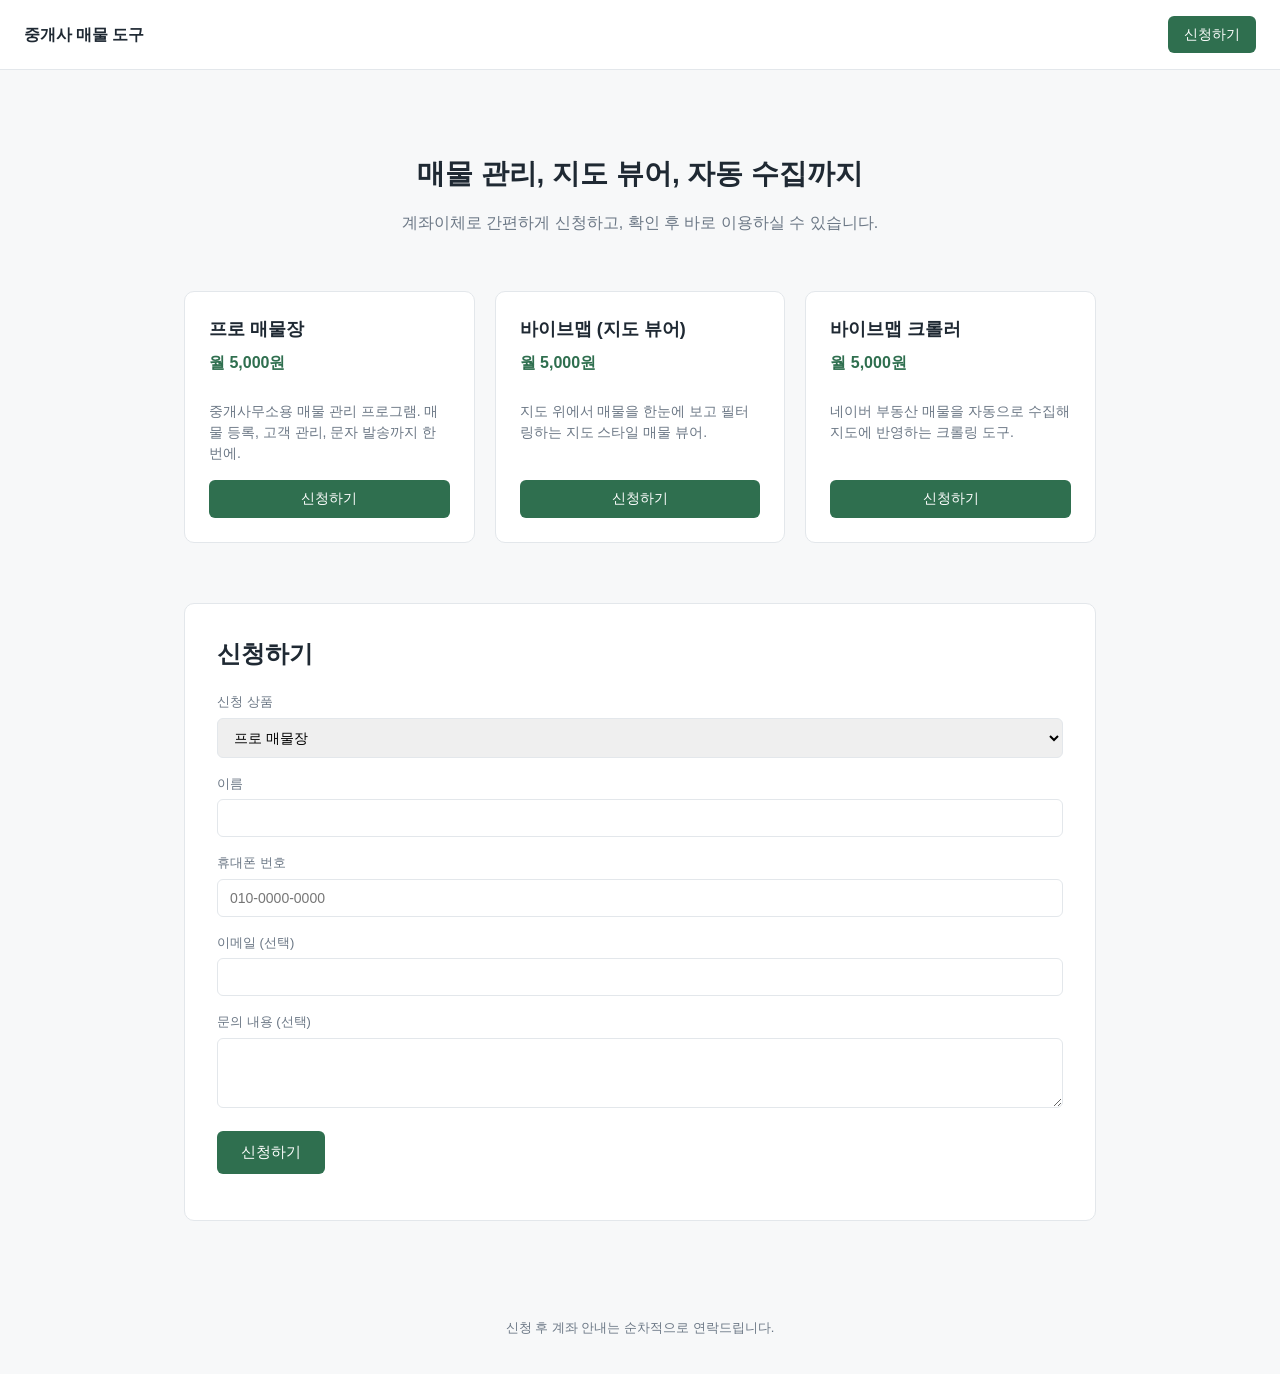
==== index.html @ 91bfeaeb "판매 랜딩 페이지 초기 배포 카드 렌더링(products.json) + 신청 폼(POST /api/apply) + 콜드스타트 웜업" ====
<!doctype html>
<html lang="ko">
<head>
  <meta charset="utf-8">
  <meta name="viewport" content="width=device-width, initial-scale=1">
  <title>중개사 매물 도구 · 신청하기</title>
  <link rel="stylesheet" href="assets/style.css">
</head>
<body>
  <header class="site-header">
    <div class="brand">중개사 매물 도구</div>
    <a class="nav-link" href="#apply-form">신청하기</a>
  </header>

  <main>
    <section class="hero">
      <h1>매물 관리, 지도 뷰어, 자동 수집까지</h1>
      <p>계좌이체로 간편하게 신청하고, 확인 후 바로 이용하실 수 있습니다.</p>
    </section>

    <section class="products">
      <div id="product-grid" class="product-grid">
        <p class="loading">상품 목록을 불러오는 중입니다...</p>
      </div>
    </section>

    <section id="apply-form" class="apply-section">
      <h2>신청하기</h2>
      <form id="applyForm" novalidate>
        <div class="field">
          <label for="product">신청 상품</label>
          <select id="product" name="product" required></select>
        </div>
        <div class="field">
          <label for="name">이름</label>
          <input type="text" id="name" name="name" required>
        </div>
        <div class="field">
          <label for="phone">휴대폰 번호</label>
          <input type="tel" id="phone" name="phone" placeholder="010-0000-0000" required>
        </div>
        <div class="field">
          <label for="email">이메일 (선택)</label>
          <input type="email" id="email" name="email">
        </div>
        <div class="field">
          <label for="memo">문의 내용 (선택)</label>
          <textarea id="memo" name="memo" rows="3"></textarea>
        </div>
        <button type="submit" id="submitBtn">신청하기</button>
        <p id="formMessage" class="form-message" role="status"></p>
      </form>
    </section>
  </main>

  <footer class="site-footer">
    <p>신청 후 계좌 안내는 순차적으로 연락드립니다.</p>
  </footer>

  <script src="assets/app.js"></script>
</body>
</html>
---- assets/style.css ----
:root {
  --ink: #1f2933;
  --muted: #6b7785;
  --line: #e3e7eb;
  --accent: #2f6f4f;
  --danger: #b3432f;
  --bg: #f7f8f9;
}

* { box-sizing: border-box; }

body {
  margin: 0;
  font-family: -apple-system, "Apple SD Gothic Neo", "Malgun Gothic", sans-serif;
  background: var(--bg);
  color: var(--ink);
  line-height: 1.5;
}

.site-header {
  background: #fff;
  border-bottom: 1px solid var(--line);
  padding: 16px 24px;
  display: flex;
  justify-content: space-between;
  align-items: center;
  position: sticky;
  top: 0;
}

.brand { font-weight: 700; letter-spacing: -0.01em; }

.nav-link {
  color: #fff;
  background: var(--accent);
  padding: 8px 16px;
  border-radius: 6px;
  text-decoration: none;
  font-size: 14px;
}

main {
  max-width: 960px;
  margin: 0 auto;
  padding: 0 24px 60px;
}

.hero {
  text-align: center;
  padding: 60px 0 40px;
}

.hero h1 { font-size: 28px; margin-bottom: 12px; }
.hero p { color: var(--muted); font-size: 16px; }

.product-grid {
  display: grid;
  grid-template-columns: repeat(auto-fit, minmax(260px, 1fr));
  gap: 20px;
  margin-bottom: 60px;
}

.loading { color: var(--muted); text-align: center; grid-column: 1 / -1; }

.product-card {
  background: #fff;
  border: 1px solid var(--line);
  border-radius: 10px;
  padding: 24px;
  display: flex;
  flex-direction: column;
}

.product-card.pending { opacity: 0.7; }

.product-card h3 { margin: 0 0 8px; font-size: 18px; }
.product-card .price { color: var(--accent); font-weight: 700; margin-bottom: 12px; }
.product-card p.desc { color: var(--muted); font-size: 14px; flex: 1; margin-bottom: 16px; }

.product-card button {
  border: none;
  background: var(--accent);
  color: #fff;
  padding: 10px 16px;
  border-radius: 6px;
  font-size: 14px;
  cursor: pointer;
}

.product-card.pending button {
  background: var(--muted);
}

.apply-section {
  background: #fff;
  border: 1px solid var(--line);
  border-radius: 10px;
  padding: 32px;
  scroll-margin-top: 80px;
}

.apply-section h2 { margin-top: 0; }

.field { margin-bottom: 16px; }
.field label { display: block; font-size: 13px; color: var(--muted); margin-bottom: 6px; }

input, select, textarea {
  width: 100%;
  padding: 10px 12px;
  border: 1px solid var(--line);
  border-radius: 6px;
  font-size: 14px;
  font-family: inherit;
}

textarea { resize: vertical; }

#submitBtn {
  border: none;
  background: var(--accent);
  color: #fff;
  padding: 12px 24px;
  border-radius: 6px;
  font-size: 15px;
  cursor: pointer;
}

#submitBtn:disabled { opacity: 0.6; cursor: default; }

.form-message {
  margin-top: 14px;
  font-size: 14px;
}

.form-message.success { color: var(--accent); }
.form-message.error { color: var(--danger); }
.form-message.pending { color: var(--muted); }

.site-footer {
  text-align: center;
  color: var(--muted);
  font-size: 13px;
  padding: 24px 0;
}
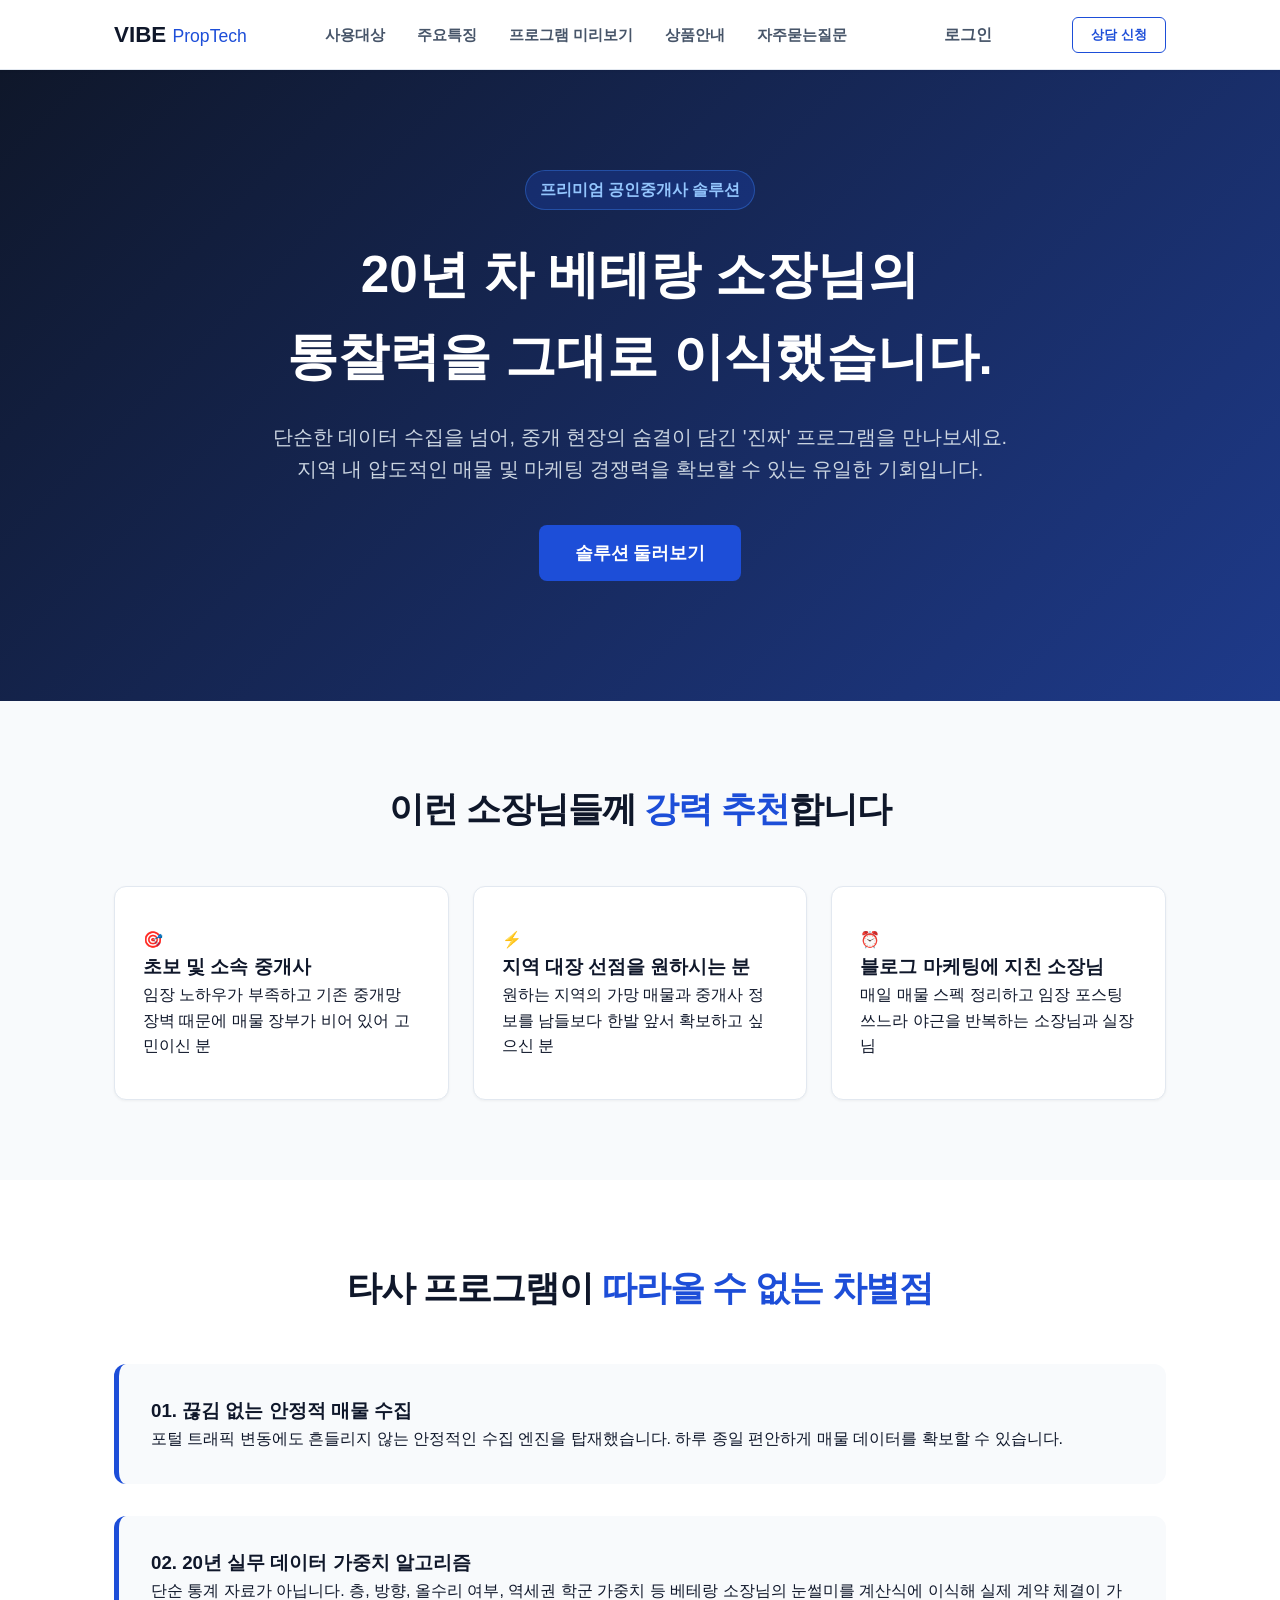
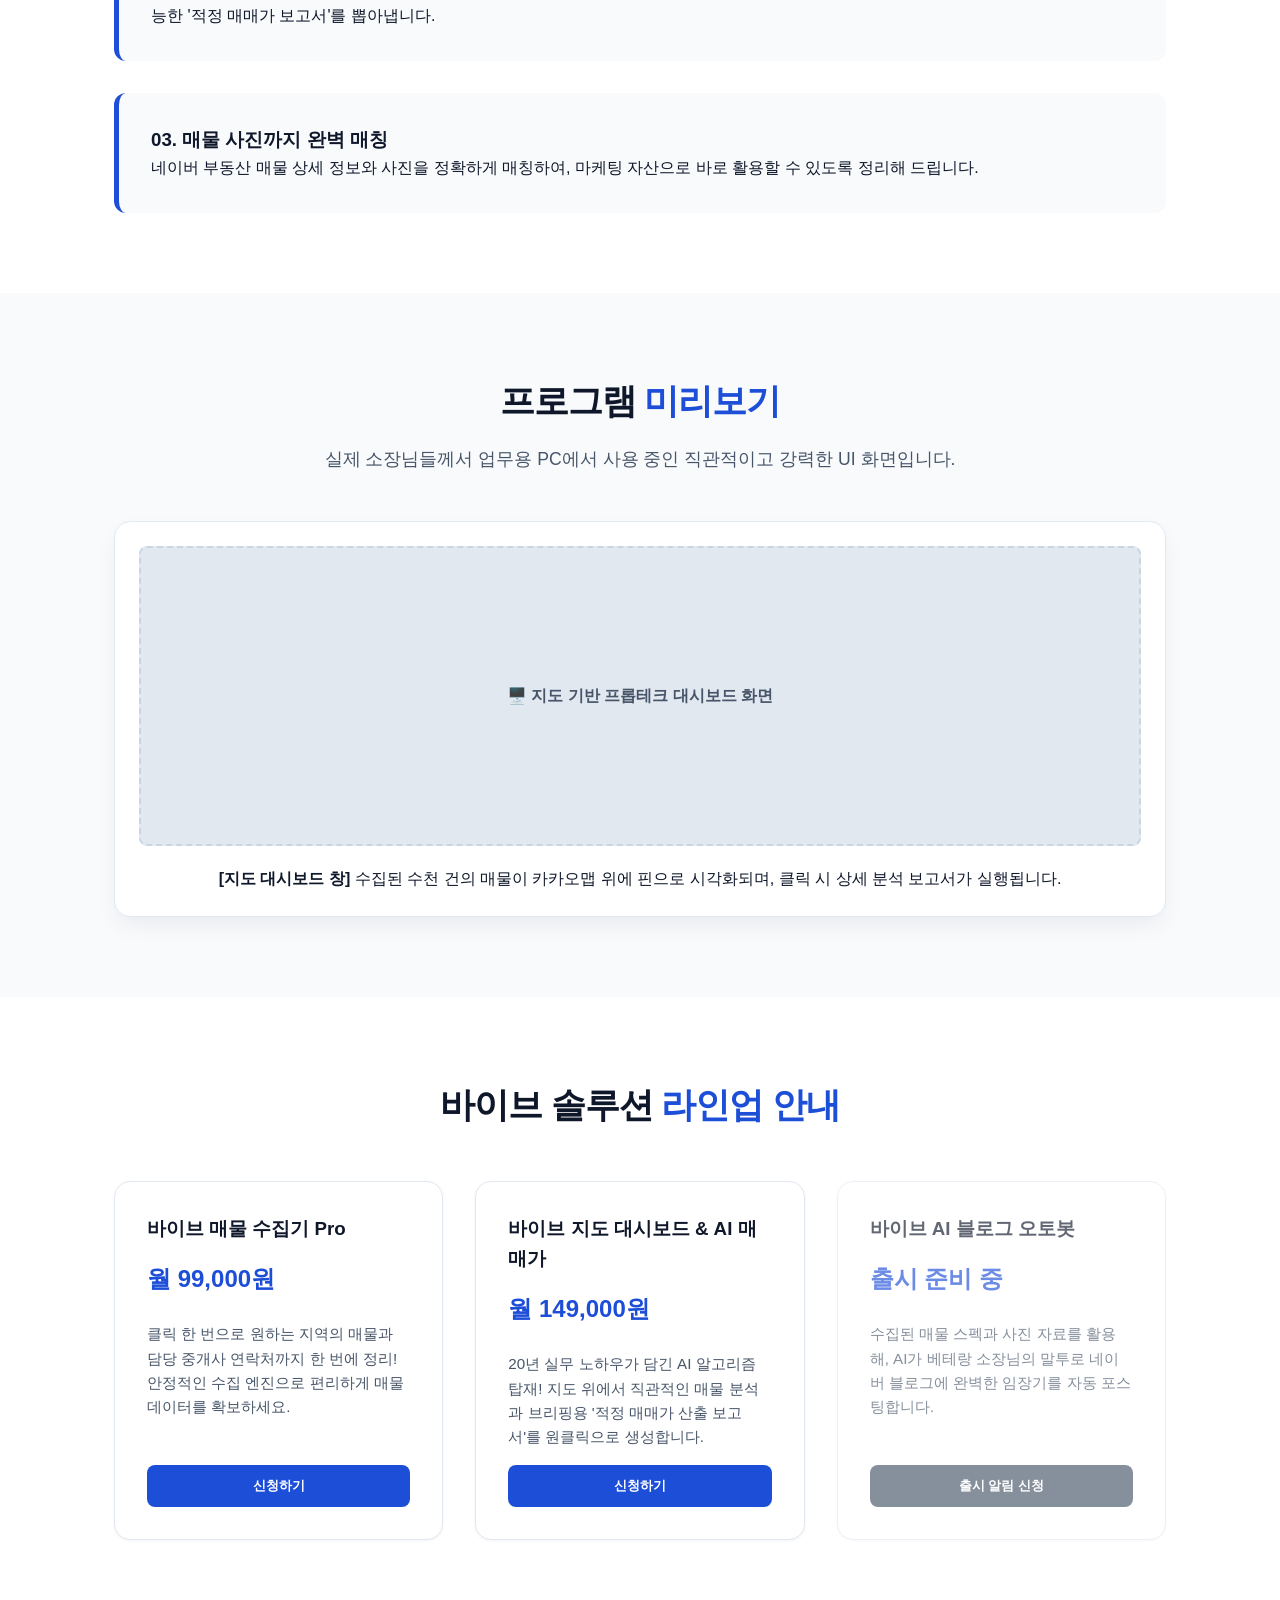
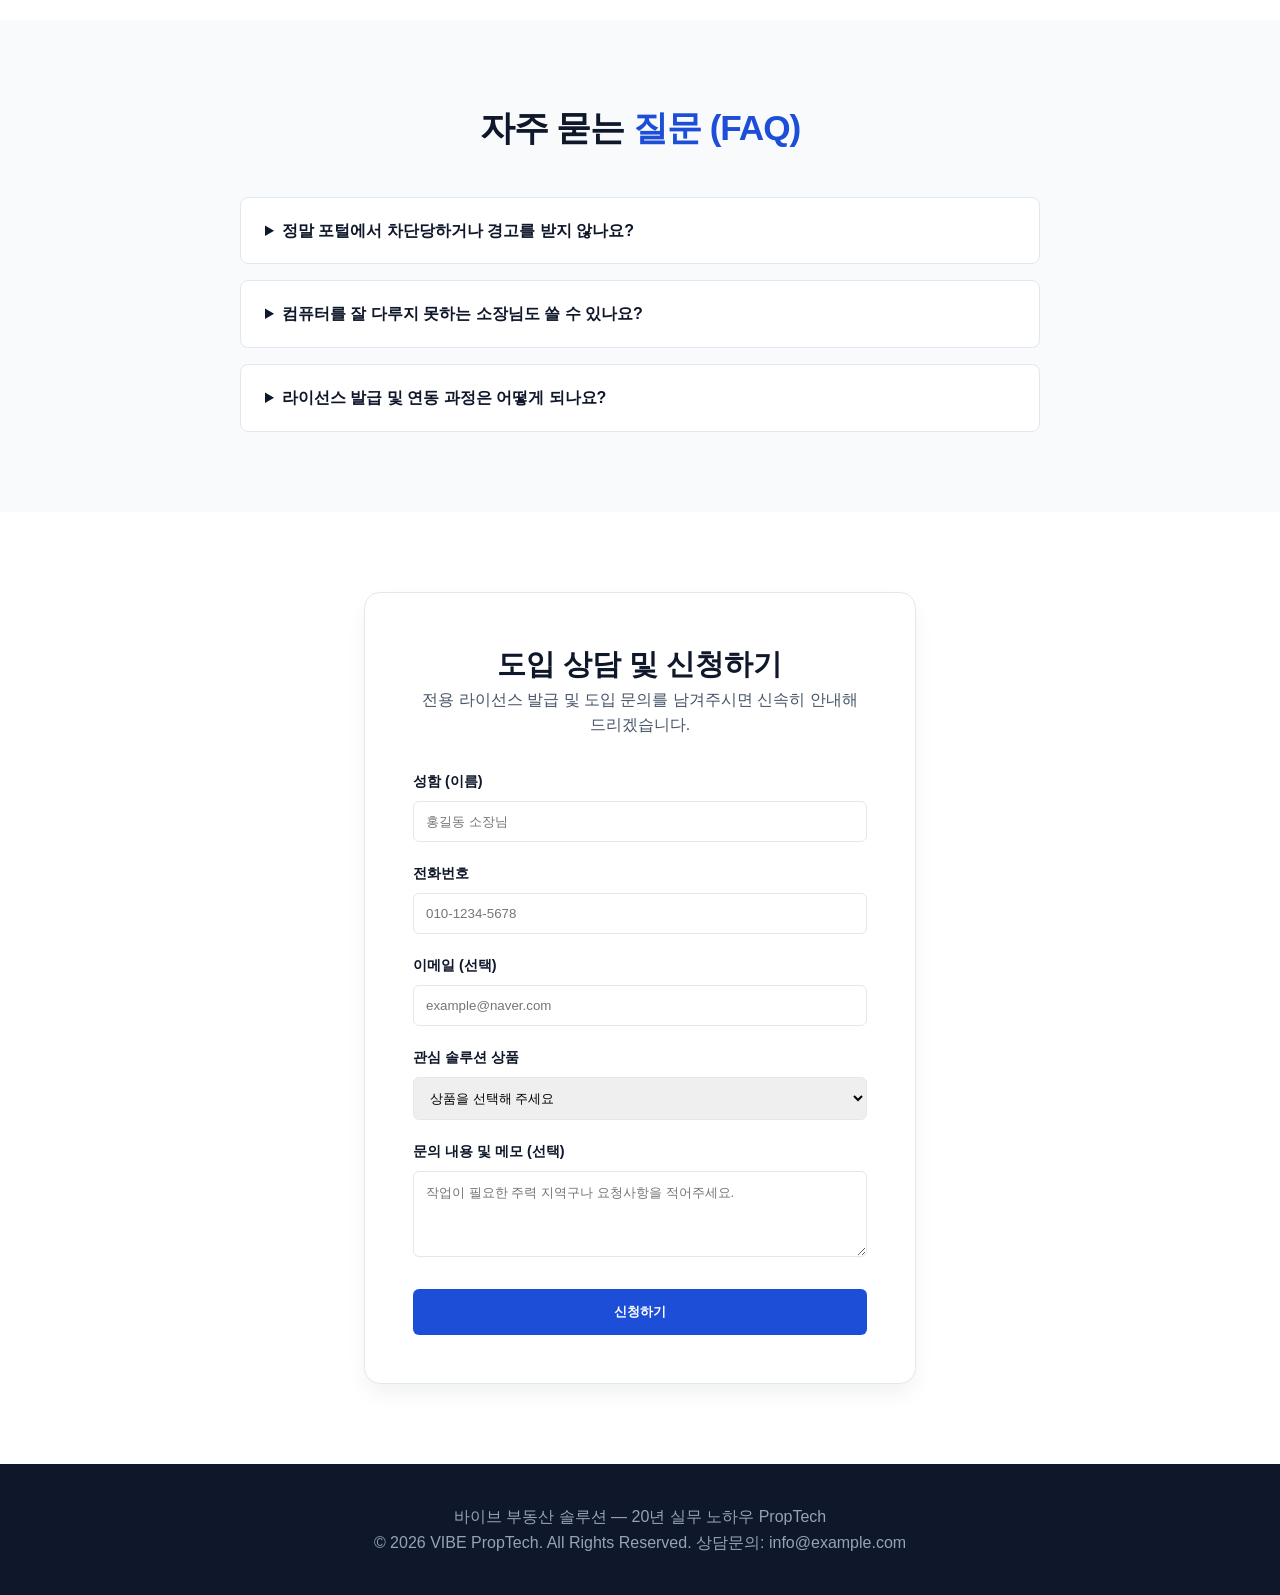
==== commit 0af7a599: "프리미엄 딥블루 B2B 세일즈 웹 퍼널 전체 리뉴얼 메인/로그인/입금안내/마이페이지/프로필 페이지 구축. - 상품 설명에서 봇탐지 우회·백도어 등 법적 리스크 문구 순화 - 신청 " ====
--- a/index.html
+++ b/index.html
@@ -1,62 +1,150 @@
-<!doctype html>
+<!DOCTYPE html>
 <html lang="ko">
 <head>
-  <meta charset="utf-8">
-  <meta name="viewport" content="width=device-width, initial-scale=1">
-  <title>중개사 매물 도구 · 신청하기</title>
+  <meta charset="UTF-8">
+  <meta name="viewport" content="width=device-width, initial-scale=1.0">
+  <title>바이브 프롭테크 솔루션 — 공인중개사 전용 프로그램</title>
   <link rel="stylesheet" href="assets/style.css">
 </head>
 <body>
-  <header class="site-header">
-    <div class="brand">중개사 매물 도구</div>
-    <a class="nav-link" href="#apply-form">신청하기</a>
+  <nav class="navbar">
+    <div class="container nav-container">
+      <a href="#" class="nav-logo">VIBE <span>PropTech</span></a>
+      <ul class="nav-menu">
+        <li><a href="#target">사용대상</a></li>
+        <li><a href="#features">주요특징</a></li>
+        <li><a href="#preview">프로그램 미리보기</a></li>
+        <li><a href="#products">상품안내</a></li>
+        <li><a href="#faq">자주묻는질문</a></li>
+      </ul>
+      <a href="login.html" class="btn-nav" style="border:none; color:var(--muted); margin-right:-16px;">로그인</a>
+      <button onclick="document.getElementById('apply-form').scrollIntoView({behavior: 'smooth'})" class="btn-nav">상담 신청</button>
+    </div>
+  </nav>
+
+  <header class="hero">
+    <div class="container hero-container">
+      <span class="badge">프리미엄 공인중개사 솔루션</span>
+      <h1>20년 차 베테랑 소장님의<br>통찰력을 그대로 이식했습니다.</h1>
+      <p>단순한 데이터 수집을 넘어, 중개 현장의 숨결이 담긴 '진짜' 프로그램을 만나보세요.<br>지역 내 압도적인 매물 및 마케팅 경쟁력을 확보할 수 있는 유일한 기회입니다.</p>
+      <button onclick="document.getElementById('products').scrollIntoView({behavior: 'smooth'})" class="btn-primary">솔루션 둘러보기</button>
+    </div>
   </header>
 
-  <main>
-    <section class="hero">
-      <h1>매물 관리, 지도 뷰어, 자동 수집까지</h1>
-      <p>계좌이체로 간편하게 신청하고, 확인 후 바로 이용하실 수 있습니다.</p>
-    </section>
+  <section id="target" class="section bg-light">
+    <div class="container text-center">
+      <h2 class="section-title">이런 소장님들께 <span>강력 추천</span>합니다</h2>
+      <div class="target-grid">
+        <div class="target-card">
+          <div class="target-icon">🎯</div>
+          <h3>초보 및 소속 중개사</h3>
+          <p>임장 노하우가 부족하고 기존 중개망 장벽 때문에 매물 장부가 비어 있어 고민이신 분</p>
+        </div>
+        <div class="target-card">
+          <div class="target-icon">⚡</div>
+          <h3>지역 대장 선점을 원하시는 분</h3>
+          <p>원하는 지역의 가망 매물과 중개사 정보를 남들보다 한발 앞서 확보하고 싶으신 분</p>
+        </div>
+        <div class="target-card">
+          <div class="target-icon">⏰</div>
+          <h3>블로그 마케팅에 지친 소장님</h3>
+          <p>매일 매물 스펙 정리하고 임장 포스팅 쓰느라 야근을 반복하는 소장님과 실장님</p>
+        </div>
+      </div>
+    </div>
+  </section>
 
-    <section class="products">
+  <section id="features" class="section">
+    <div class="container">
+      <h2 class="section-title text-center">타사 프로그램이 <span>따라올 수 없는 차별점</span></h2>
+      <div class="feature-row">
+        <div class="feature-item">
+          <h3>01. 끊김 없는 안정적 매물 수집</h3>
+          <p>포털 트래픽 변동에도 흔들리지 않는 안정적인 수집 엔진을 탑재했습니다. 하루 종일 편안하게 매물 데이터를 확보할 수 있습니다.</p>
+        </div>
+        <div class="feature-item">
+          <h3>02. 20년 실무 데이터 가중치 알고리즘</h3>
+          <p>단순 통계 자료가 아닙니다. 층, 방향, 올수리 여부, 역세권 학군 가중치 등 베테랑 소장님의 눈썰미를 계산식에 이식해 실제 계약 체결이 가능한 '적정 매매가 보고서'를 뽑아냅니다.</p>
+        </div>
+        <div class="feature-item">
+          <h3>03. 매물 사진까지 완벽 매칭</h3>
+          <p>네이버 부동산 매물 상세 정보와 사진을 정확하게 매칭하여, 마케팅 자산으로 바로 활용할 수 있도록 정리해 드립니다.</p>
+        </div>
+      </div>
+    </div>
+  </section>
+
+  <section id="preview" class="section bg-light">
+    <div class="container text-center">
+      <h2 class="section-title">프로그램 <span>미리보기</span></h2>
+      <p class="section-subtitle">실제 소장님들께서 업무용 PC에서 사용 중인 직관적이고 강력한 UI 화면입니다.</p>
+      <div class="preview-container">
+        <div class="preview-box">
+          <div class="preview-img-placeholder">🖥️ 지도 기반 프롭테크 대시보드 화면</div>
+          <p><strong>[지도 대시보드 창]</strong> 수집된 수천 건의 매물이 카카오맵 위에 핀으로 시각화되며, 클릭 시 상세 분석 보고서가 실행됩니다.</p>
+        </div>
+      </div>
+    </div>
+  </section>
+
+  <section id="products" class="section">
+    <div class="container">
+      <h2 class="section-title text-center">바이브 솔루션 <span>라인업 안내</span></h2>
       <div id="product-grid" class="product-grid">
         <p class="loading">상품 목록을 불러오는 중입니다...</p>
       </div>
-    </section>
+    </div>
+  </section>
 
-    <section id="apply-form" class="apply-section">
-      <h2>신청하기</h2>
-      <form id="applyForm" novalidate>
-        <div class="field">
-          <label for="product">신청 상품</label>
-          <select id="product" name="product" required></select>
-        </div>
-        <div class="field">
-          <label for="name">이름</label>
-          <input type="text" id="name" name="name" required>
-        </div>
-        <div class="field">
-          <label for="phone">휴대폰 번호</label>
-          <input type="tel" id="phone" name="phone" placeholder="010-0000-0000" required>
-        </div>
-        <div class="field">
-          <label for="email">이메일 (선택)</label>
-          <input type="email" id="email" name="email">
-        </div>
-        <div class="field">
-          <label for="memo">문의 내용 (선택)</label>
-          <textarea id="memo" name="memo" rows="3"></textarea>
-        </div>
-        <button type="submit" id="submitBtn">신청하기</button>
-        <p id="formMessage" class="form-message" role="status"></p>
-      </form>
-    </section>
-  </main>
+  <section id="faq" class="section bg-light">
+    <div class="container">
+      <h2 class="section-title text-center">자주 묻는 <span>질문 (FAQ)</span></h2>
+      <div class="faq-list">
+        <details class="faq-item">
+          <summary>정말 포털에서 차단당하거나 경고를 받지 않나요?</summary>
+          <div class="faq-content"><p>바이브 솔루션은 안정적인 수집 구조로 설계되어 있어 일반적인 사용 환경에서 편안하게 이용하실 수 있습니다. 다만 포털 정책은 수시로 변경될 수 있어 100% 무제한을 보장드리긴 어렵고, 안정성을 지속적으로 개선해 나가고 있습니다.</p></div>
+        </details>
+        <details class="faq-item">
+          <summary>컴퓨터를 잘 다루지 못하는 소장님도 쓸 수 있나요?</summary>
+          <div class="faq-content"><p>복잡한 코딩이나 빌드 과정 없이, 설치 파일 실행 한 번으로 바로 구동되는 <strong>원클릭 실행 파일(.exe)</strong> 형태로 제공됩니다. 원격 제어로 초기 세팅을 완벽하게 도와드립니다.</p></div>
+        </details>
+        <details class="faq-item">
+          <summary>라이선스 발급 및 연동 과정은 어떻게 되나요?</summary>
+          <div class="faq-content"><p>아래 상담 폼을 제출해 주시면 담당자가 확인 후 연락을 드립니다. 안내받은 계좌로 입금이 확인되면 대표님 고유의 라이선스가 발급되며, 프로그램 로그인 창에 입력하시는 즉시 활성화됩니다.</p></div>
+        </details>
+      </div>
+    </div>
+  </section>
+
+  <section id="apply-form" class="section">
+    <div class="container max-w-md">
+      <div class="form-box">
+        <h2>도입 상담 및 신청하기</h2>
+        <p>전용 라이선스 발급 및 도입 문의를 남겨주시면 신속히 안내해 드리겠습니다.</p>
+        <form id="applyForm" novalidate>
+          <div class="field"><label for="name">성함 (이름)</label><input type="text" id="name" required placeholder="홍길동 소장님"></div>
+          <div class="field"><label for="phone">전화번호</label><input type="tel" id="phone" required placeholder="010-1234-5678"></div>
+          <div class="field"><label for="email">이메일 (선택)</label><input type="email" id="email" placeholder="example@naver.com"></div>
+          <div class="field">
+            <label for="product">관심 솔루션 상품</label>
+            <select id="product" required>
+              <option value="">상품을 선택해 주세요</option>
+            </select>
+          </div>
+          <div class="field"><label for="memo">문의 내용 및 메모 (선택)</label><textarea id="memo" rows="4" placeholder="작업이 필요한 주력 지역구나 요청사항을 적어주세요."></textarea></div>
+          <p id="formMessage" class="form-message" role="status"></p>
+          <button type="submit" id="submitBtn" class="btn-submit">신청하기</button>
+        </form>
+      </div>
+    </div>
+  </section>
 
   <footer class="site-footer">
-    <p>신청 후 계좌 안내는 순차적으로 연락드립니다.</p>
+    <div class="container text-center">
+      <p class="footer-brand">바이브 부동산 솔루션 — 20년 실무 노하우 PropTech</p>
+      <p class="footer-copy">© 2026 VIBE PropTech. All Rights Reserved. 상담문의: info@example.com</p>
+    </div>
   </footer>
-
   <script src="assets/app.js"></script>
 </body>
 </html>
--- a/assets/style.css
+++ b/assets/style.css
@@ -1,144 +1,124 @@
 :root {
-  --ink: #1f2933;
-  --muted: #6b7785;
-  --line: #e3e7eb;
-  --accent: #2f6f4f;
-  --danger: #b3432f;
-  --bg: #f7f8f9;
+  --ink: #0f172a; --muted: #475569; --bg: #f8fafc; --line: #e2e8f0;
+  --accent: #1d4ed8; --accent-hover: #1e40af; --danger: #b91c1c; --success: #15803d;
+  --shadow-sm: 0 1px 3px rgba(0,0,0,0.05); --shadow-md: 0 10px 25px -5px rgba(15, 23, 42, 0.08);
+  --shadow-lg: 0 20px 40px -10px rgba(15, 23, 42, 0.15); --transition: all 0.3s cubic-bezier(0.4, 0, 0.2, 1);
 }
-
-* { box-sizing: border-box; }
-
-body {
-  margin: 0;
-  font-family: -apple-system, "Apple SD Gothic Neo", "Malgun Gothic", sans-serif;
-  background: var(--bg);
-  color: var(--ink);
-  line-height: 1.5;
-}
-
-.site-header {
-  background: #fff;
-  border-bottom: 1px solid var(--line);
-  padding: 16px 24px;
-  display: flex;
-  justify-content: space-between;
-  align-items: center;
-  position: sticky;
-  top: 0;
-}
-
-.brand { font-weight: 700; letter-spacing: -0.01em; }
-
-.nav-link {
-  color: #fff;
-  background: var(--accent);
-  padding: 8px 16px;
-  border-radius: 6px;
-  text-decoration: none;
-  font-size: 14px;
-}
-
-main {
-  max-width: 960px;
-  margin: 0 auto;
-  padding: 0 24px 60px;
-}
-
-.hero {
-  text-align: center;
-  padding: 60px 0 40px;
-}
-
-.hero h1 { font-size: 28px; margin-bottom: 12px; }
-.hero p { color: var(--muted); font-size: 16px; }
-
-.product-grid {
-  display: grid;
-  grid-template-columns: repeat(auto-fit, minmax(260px, 1fr));
-  gap: 20px;
-  margin-bottom: 60px;
-}
-
+* { box-sizing: border-box; margin: 0; padding: 0; }
+html { scroll-behavior: smooth; font-family: 'Pretendard', sans-serif; color: var(--ink); background-color: #ffffff; }
+body { padding-top: 70px; line-height: 1.6; }
+.container { width: 100%; max-width: 1100px; margin: 0 auto; padding: 0 24px; }
+.text-center { text-align: center; } .bg-light { background-color: var(--bg); }
+.text-muted { color: var(--muted); }
+.section { padding: 80px 0; }
+.section-title { font-size: 2.2rem; font-weight: 800; margin-bottom: 16px; letter-spacing: -0.03em; }
+.section-title span { color: var(--accent); } .section-subtitle { color: var(--muted); font-size: 1.1rem; margin-bottom: 48px; }
+.navbar { position: fixed; top: 0; left: 0; right: 0; height: 70px; background: rgba(255, 255, 255, 0.95); backdrop-filter: blur(8px); border-bottom: 1px solid var(--line); z-index: 1000; box-shadow: var(--shadow-sm); }
+.nav-container { display: flex; align-items: center; justify-content: space-between; height: 100%; }
+.nav-logo { font-size: 1.4rem; font-weight: 800; color: var(--ink); text-decoration: none; }
+.nav-logo span { color: var(--accent); font-weight: 500; font-size: 1.1rem; }
+.nav-menu { display: flex; list-style: none; gap: 32px; }
+.nav-menu a { text-decoration: none; color: var(--muted); font-weight: 600; font-size: 0.95rem; }
+.nav-menu a:hover { color: var(--accent); }
+.btn-nav { padding: 8px 18px; border-radius: 6px; border: 1px solid var(--accent); background: transparent; color: var(--accent); font-weight: 600; cursor: pointer; transition: var(--transition); text-decoration: none;}
+.btn-nav:hover { background: var(--accent); color: #ffffff; }
+.hero { background: linear-gradient(135deg, #0f172a 0%, #1e3a8a 100%); color: #ffffff; padding: 100px 0 120px; text-align: center; }
+.hero-container { max-width: 800px; margin: 0 auto;}
+.badge { display: inline-block; padding: 6px 14px; background: rgba(29, 78, 216, 0.25); border: 1px solid rgba(59, 130, 246, 0.4); color: #93c5fd; font-weight: 700; border-radius: 50px; margin-bottom: 24px;}
+.hero h1 { font-size: 3.2rem; font-weight: 900; margin-bottom: 24px; } .hero p { font-size: 1.25rem; color: #cbd5e1; margin-bottom: 40px; }
+.btn-primary { padding: 16px 36px; font-size: 1.1rem; font-weight: 700; background: var(--accent); color: white; border: none; border-radius: 8px; cursor: pointer; transition: var(--transition); }
+.btn-primary:hover { background: var(--accent-hover); transform: translateY(-2px); box-shadow: 0 6px 20px rgba(29, 78, 216, 0.6); }
+.target-grid { display: grid; grid-template-columns: repeat(auto-fit, minmax(300px, 1fr)); gap: 24px; margin-top: 48px; }
+.target-card { background: white; padding: 40px 28px; border-radius: 12px; border: 1px solid var(--line); text-align: left; transition: var(--transition); box-shadow: var(--shadow-sm); }
+.target-card:hover { transform: translateY(-8px); border-color: var(--accent); box-shadow: var(--shadow-lg); }
+.feature-row { display: flex; flex-direction: column; gap: 32px; margin-top: 48px; }
+.feature-item { background: var(--bg); padding: 32px; border-radius: 12px; border-left: 5px solid var(--accent); }
+.preview-container { margin-top: 40px; background: white; padding: 24px; border-radius: 16px; border: 1px solid var(--line); box-shadow: var(--shadow-md); }
+.preview-img-placeholder { height: 300px; background: #e2e8f0; border-radius: 8px; display: flex; align-items: center; justify-content: center; font-weight: 700; color: var(--muted); border: 2px dashed #cbd5e1; margin-bottom: 20px; }
+.product-grid { display: grid; grid-template-columns: repeat(auto-fit, minmax(300px, 1fr)); gap: 32px; margin-top: 48px; }
 .loading { color: var(--muted); text-align: center; grid-column: 1 / -1; }
-
-.product-card {
-  background: #fff;
-  border: 1px solid var(--line);
-  border-radius: 10px;
-  padding: 24px;
-  display: flex;
-  flex-direction: column;
-}
-
-.product-card.pending { opacity: 0.7; }
-
-.product-card h3 { margin: 0 0 8px; font-size: 18px; }
-.product-card .price { color: var(--accent); font-weight: 700; margin-bottom: 12px; }
-.product-card p.desc { color: var(--muted); font-size: 14px; flex: 1; margin-bottom: 16px; }
-
-.product-card button {
-  border: none;
-  background: var(--accent);
-  color: #fff;
-  padding: 10px 16px;
-  border-radius: 6px;
-  font-size: 14px;
-  cursor: pointer;
-}
-
-.product-card.pending button {
-  background: var(--muted);
-}
-
-.apply-section {
-  background: #fff;
-  border: 1px solid var(--line);
-  border-radius: 10px;
-  padding: 32px;
-  scroll-margin-top: 80px;
-}
-
-.apply-section h2 { margin-top: 0; }
-
-.field { margin-bottom: 16px; }
-.field label { display: block; font-size: 13px; color: var(--muted); margin-bottom: 6px; }
-
-input, select, textarea {
-  width: 100%;
-  padding: 10px 12px;
-  border: 1px solid var(--line);
-  border-radius: 6px;
-  font-size: 14px;
-  font-family: inherit;
-}
-
-textarea { resize: vertical; }
-
-#submitBtn {
-  border: none;
-  background: var(--accent);
-  color: #fff;
-  padding: 12px 24px;
-  border-radius: 6px;
-  font-size: 15px;
-  cursor: pointer;
-}
-
-#submitBtn:disabled { opacity: 0.6; cursor: default; }
-
-.form-message {
-  margin-top: 14px;
-  font-size: 14px;
-}
-
-.form-message.success { color: var(--accent); }
+.product-card { background: white; border: 1px solid var(--line); border-radius: 16px; padding: 32px; transition: var(--transition); box-shadow: var(--shadow-sm); display: flex; flex-direction: column; }
+.product-card:hover { transform: translateY(-8px); border-color: var(--accent); box-shadow: var(--shadow-lg); }
+.product-card.pending { opacity: 0.65; }
+.product-card p.desc { color: var(--muted); font-size: 0.95rem; flex: 1; margin: 8px 0 16px; }
+.price-tag { display: inline-block; font-size: 1.5rem; font-weight: 800; color: var(--accent); margin: 16px 0; }
+.btn-card { width: 100%; padding: 12px 0; font-weight: 700; border-radius: 8px; cursor: pointer; border: none; }
+.btn-card-primary { background: var(--accent); color: white; }
+.product-card.pending .btn-card { background: var(--muted); }
+.faq-list { max-width: 800px; margin: 40px auto 0; display: flex; flex-direction: column; gap: 16px; }
+.faq-item { background: white; border: 1px solid var(--line); border-radius: 8px; overflow: hidden; }
+.faq-item summary { padding: 20px 24px; font-weight: 700; cursor: pointer; }
+.faq-content { padding: 0 24px 20px; color: var(--muted); font-size: 0.95rem; }
+.max-w-md { max-width: 600px; margin: 0 auto; }
+.form-box { background: white; border: 1px solid var(--line); padding: 48px; border-radius: 16px; box-shadow: var(--shadow-md); text-align: left;}
+.form-box h2 { font-size: 1.8rem; font-weight: 800; text-align: center; } .form-box p { color: var(--muted); text-align: center; margin-bottom: 32px;}
+.field { display: flex; flex-direction: column; gap: 8px; margin-bottom: 20px; }
+.field label { font-weight: 700; font-size: 0.9rem; }
+.field input, .field select, .field textarea { padding: 12px; border: 1px solid var(--line); border-radius: 6px; font-family: inherit; }
+.btn-submit { width: 100%; padding: 14px; font-weight: 700; background: var(--accent); color: white; border: none; border-radius: 6px; cursor: pointer; }
+.btn-submit:disabled { opacity: 0.6; cursor: default; }
+.form-message { margin-bottom: 16px; font-size: 0.9rem; }
+.form-message.success { color: var(--success); }
 .form-message.error { color: var(--danger); }
 .form-message.pending { color: var(--muted); }
+.site-footer { background: #0f172a; color: #94a3b8; padding: 40px 0; }
 
-.site-footer {
-  text-align: center;
-  color: var(--muted);
-  font-size: 13px;
-  padding: 24px 0;
+/* Login */
+.login-body { padding-top: 0 !important; display: flex; align-items: center; justify-content: center; min-height: 100vh; }
+.login-container { width: 100%; max-width: 440px; padding: 20px; }
+.login-box { background: #ffffff; border: 1px solid var(--line); border-radius: 16px; padding: 40px; box-shadow: var(--shadow-lg); text-align: center; }
+.login-logo { font-size: 1.6rem; font-weight: 800; color: var(--ink); text-decoration: none; display: inline-block; margin-bottom: 24px; }
+.login-logo span { color: var(--accent); font-weight: 500; }
+.login-desc { color: var(--muted); margin-bottom: 24px; font-size: 0.95rem; }
+.label-row { display: flex; justify-content: space-between; }
+.login-link-sm { font-size: 0.8rem; color: var(--accent); text-decoration: none; font-weight: 600; }
+.login-footer-links { margin-top: 24px; padding-top: 24px; border-top: 1px solid var(--line); font-size: 0.9rem; color: var(--muted); }
+.login-footer-links a { color: var(--accent); font-weight: 600; text-decoration: none; }
+
+/* Checkout */
+.checkout-wrapper { padding: 80px 24px; display: flex; justify-content: center; }
+.checkout-grid { display: grid; grid-template-columns: 1.2fr 1fr; gap: 48px; max-width: 1000px; background: white; padding: 48px; border-radius: 16px; box-shadow: var(--shadow-md); }
+.checkout-title { font-size: 1.5rem; font-weight: 800; margin-bottom: 24px; }
+.form-row { display: flex; gap: 16px; } .form-row .field { flex: 1; }
+.bank-info-box { padding: 14px; background: var(--bg); border: 1px solid var(--line); border-radius: 8px; font-weight: 700; font-family: 'SFMono-Regular', Consolas, monospace; }
+.checkout-right { background: var(--bg); padding: 32px; border-radius: 12px; }
+.summary-item-box { border-bottom: 1px solid var(--line); padding-bottom: 24px; }
+.summary-item { display: flex; justify-content: space-between; }
+.summary-info h4 { font-size: 1rem; margin-bottom: 4px; }
+.summary-info p { color: var(--muted); font-size: 0.85rem; }
+.summary-price { font-weight: 800; color: var(--accent); }
+.summary-notice { color: var(--muted); font-size: 0.85rem; margin-top: 16px; line-height: 1.6; }
+
+/* MyPage / Profile */
+.mypage-wrapper { padding: 40px 24px 80px; display: grid; grid-template-columns: 280px 1fr; gap: 32px; max-width: 1100px; }
+.mypage-sidebar { background: white; border: 1px solid var(--line); border-radius: 12px; padding: 24px; box-shadow: var(--shadow-sm); height: fit-content; }
+.profile-box { display: flex; gap: 16px; border-bottom: 1px solid var(--line); padding-bottom: 24px; margin-bottom: 24px; align-items: center;}
+.profile-info { display: flex; flex-direction: column; font-size: 0.9rem; }
+.profile-info span { color: var(--muted); font-size: 0.8rem; }
+.avatar { width: 48px; height: 48px; background: var(--accent); color: white; border-radius: 50%; display: flex; align-items: center; justify-content: center; font-weight: 800; flex-shrink: 0; }
+.mypage-menu { list-style: none; display: flex; flex-direction: column; gap: 8px; margin-bottom: 24px; }
+.mypage-menu a { display: block; padding: 12px; border-radius: 8px; text-decoration: none; color: var(--muted); font-weight: 600; }
+.mypage-menu a.active { background: rgba(29, 78, 216, 0.1); color: var(--accent); }
+.mypage-logout a { display: block; text-align: center; padding: 12px; color: var(--danger); text-decoration: none; border-top: 1px solid var(--line); }
+.mypage-title { font-size: 1.6rem; font-weight: 800; margin-bottom: 24px; }
+.mypage-card { background: white; border: 1px solid var(--line); border-radius: 12px; padding: 32px; box-shadow: var(--shadow-sm); }
+.card-header { display: flex; justify-content: space-between; border-bottom: 1px solid var(--line); padding-bottom: 24px; margin-bottom: 24px; }
+.plan-desc { color: var(--muted); font-size: 0.9rem; margin-top: 4px; }
+.badge-status { padding: 6px 12px; border-radius: 50px; font-size: 0.85rem; font-weight: 700; background: #dcfce7; color: var(--success); height: fit-content; }
+.plan-detail-row { display: flex; gap: 48px; }
+.plan-detail .label { font-size: 0.85rem; color: var(--muted); display: block; }
+.plan-detail .value { font-size: 1.1rem; font-weight: 700; }
+.license-input-group { display: flex; gap: 12px; margin-top: 16px; }
+.license-input-group input { flex: 1; padding: 14px; background: var(--bg); font-family: monospace; font-size: 1.1rem; font-weight: 700; border: 1px solid var(--line); border-radius: 6px; }
+.license-input-group button { padding: 0 24px; border-radius: 8px; border: none; background: var(--accent); color: white; cursor: pointer;}
+.profile-section-title { margin-bottom: 20px; }
+.profile-avatar-zone { display: flex; align-items: center; gap: 20px; padding: 16px; background: var(--bg); border-radius: 8px; }
+.large-avatar { width: 64px; height: 64px; font-size: 1.5rem; }
+.btn-outline { padding: 6px 12px; border: 1px solid var(--line); background: white; border-radius: 6px; cursor: pointer; }
+.btn-sm { font-size: 0.85rem; }
+
+@media (max-width: 768px) {
+  .nav-menu { display: none; }
+  .checkout-grid { grid-template-columns: 1fr; }
+  .mypage-wrapper { grid-template-columns: 1fr; }
 }
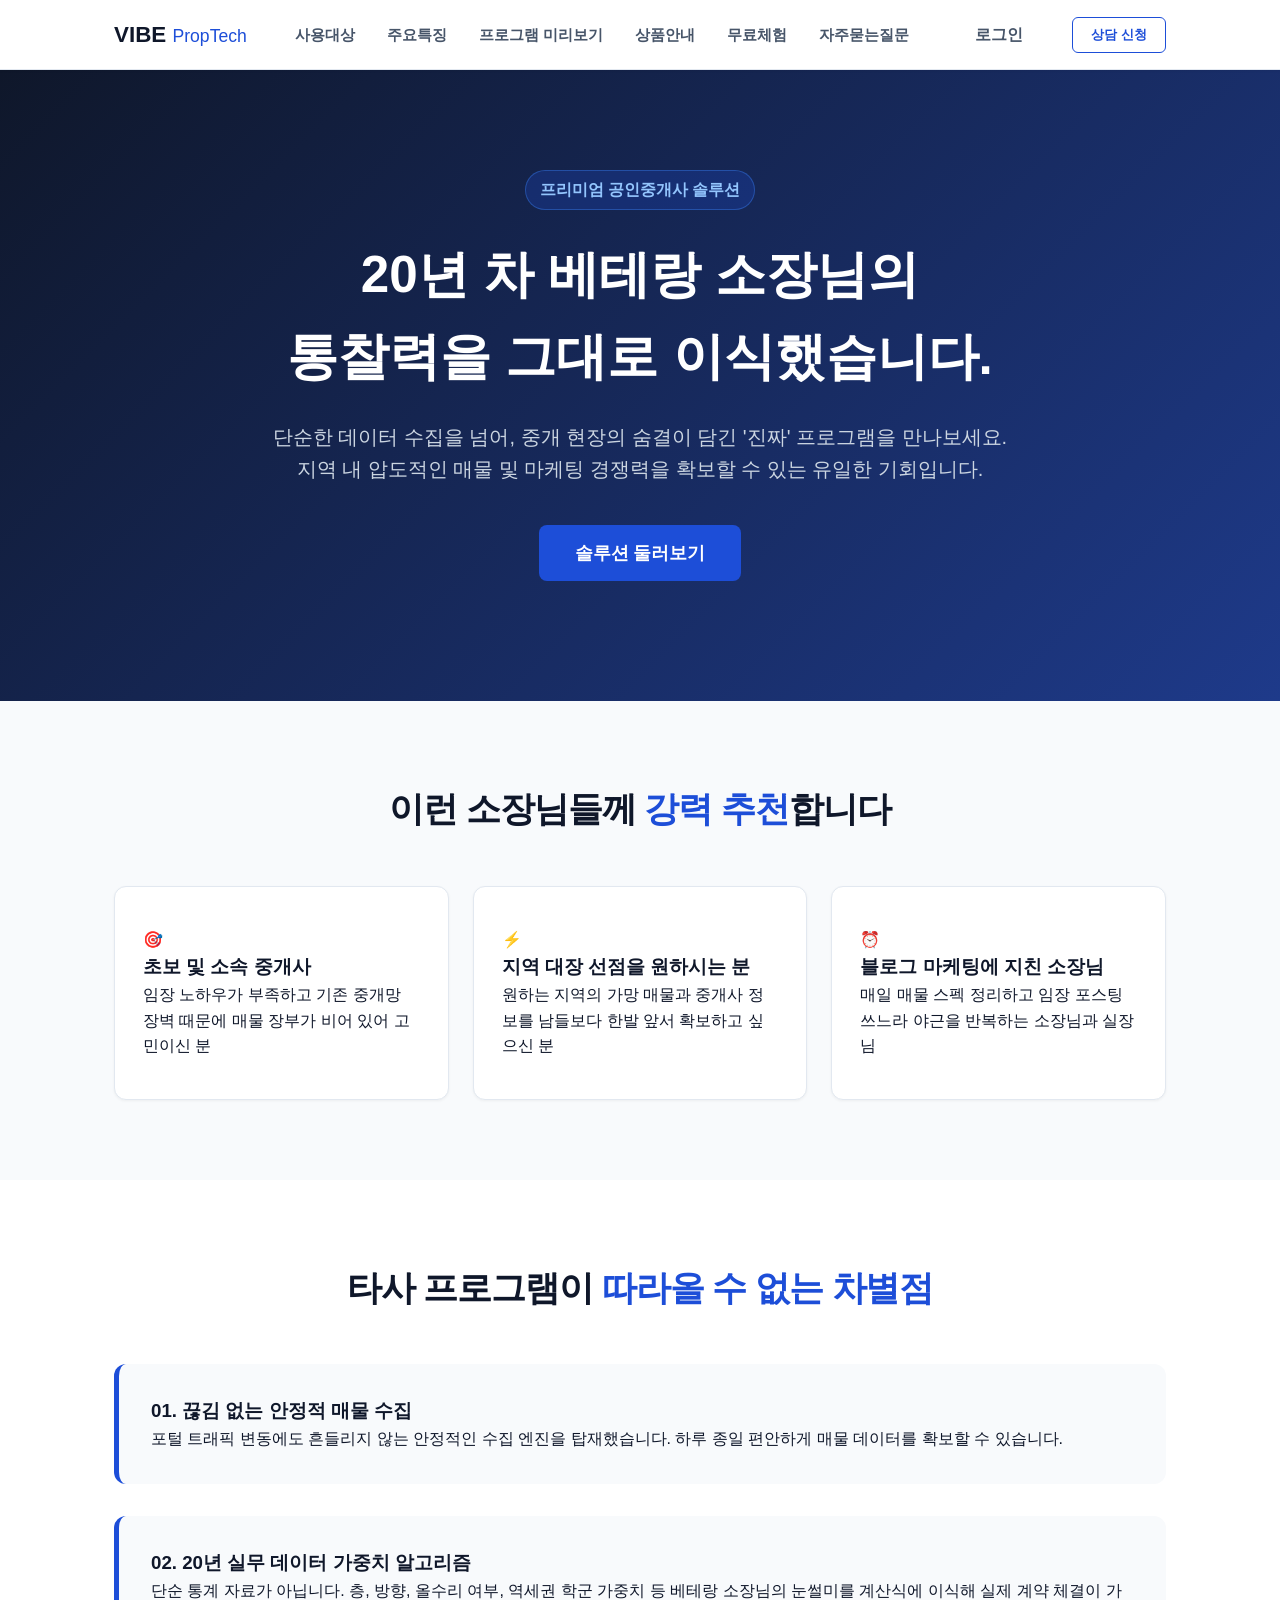
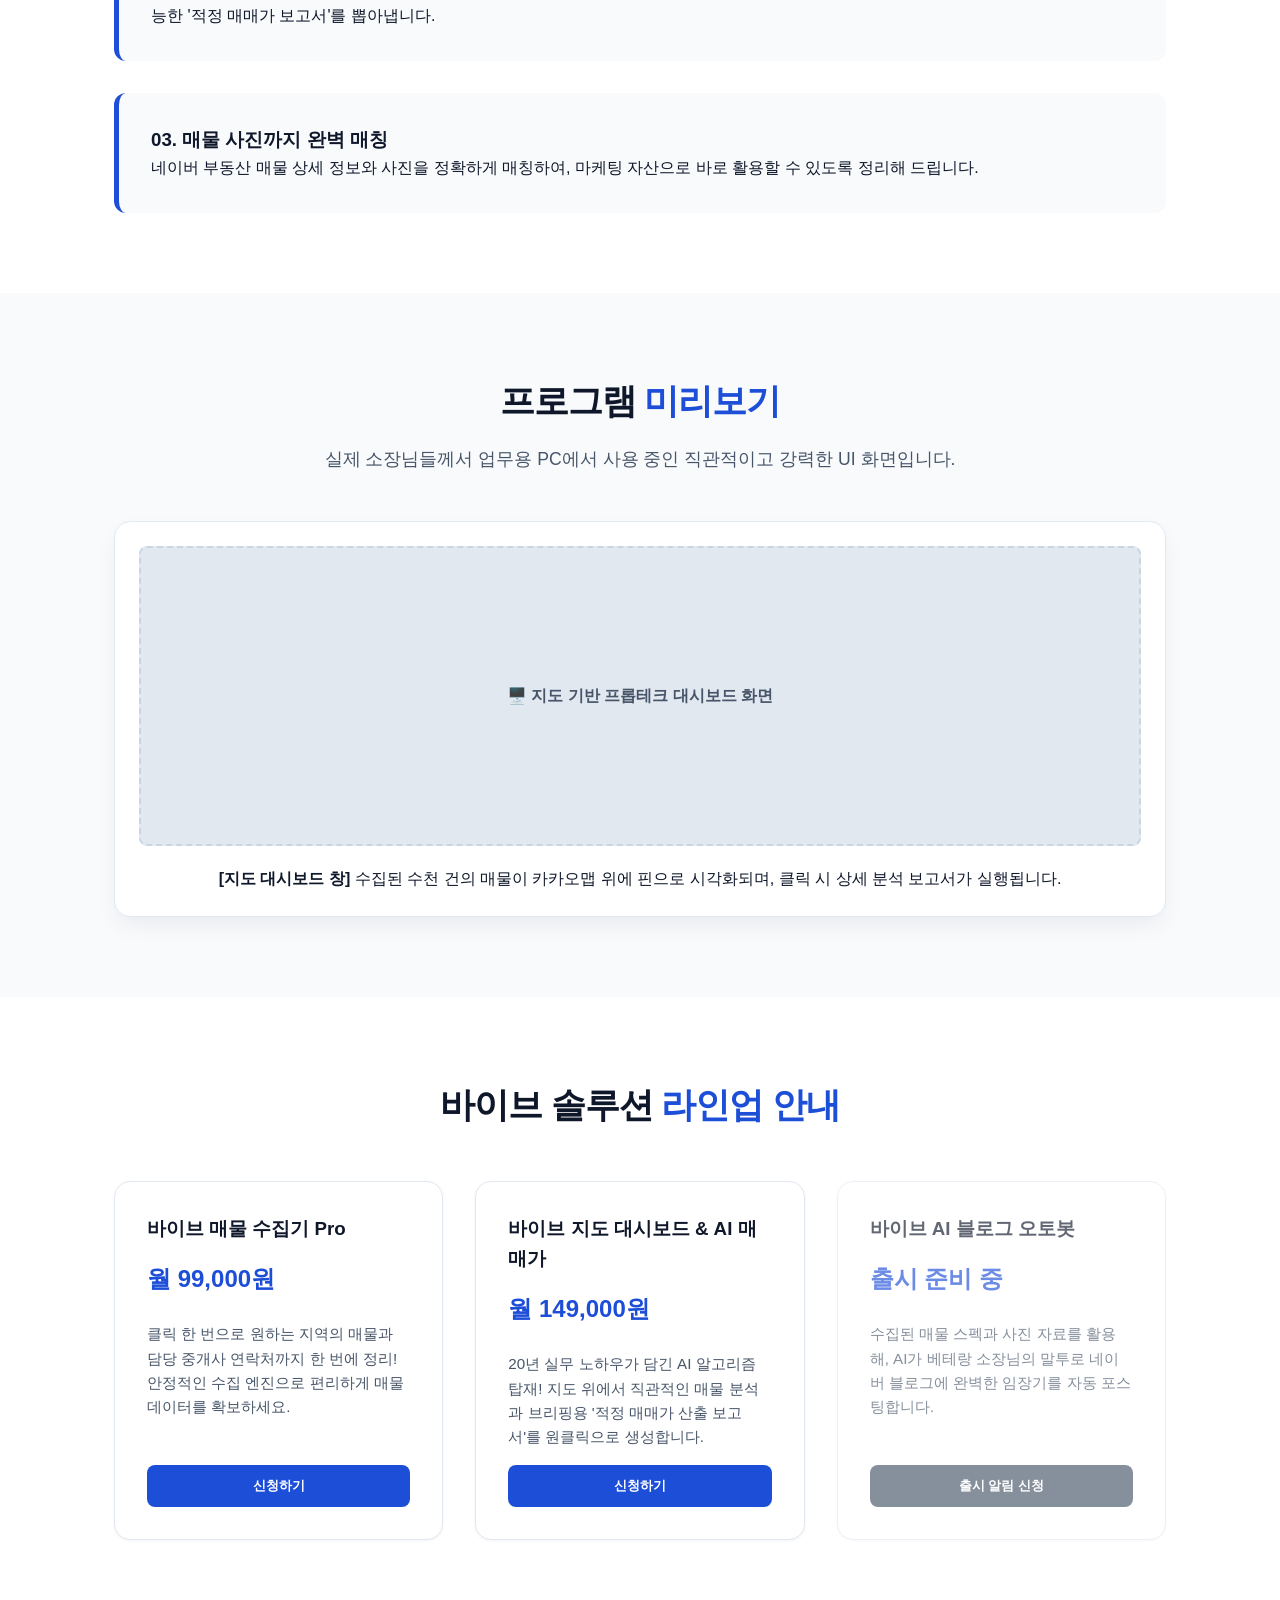
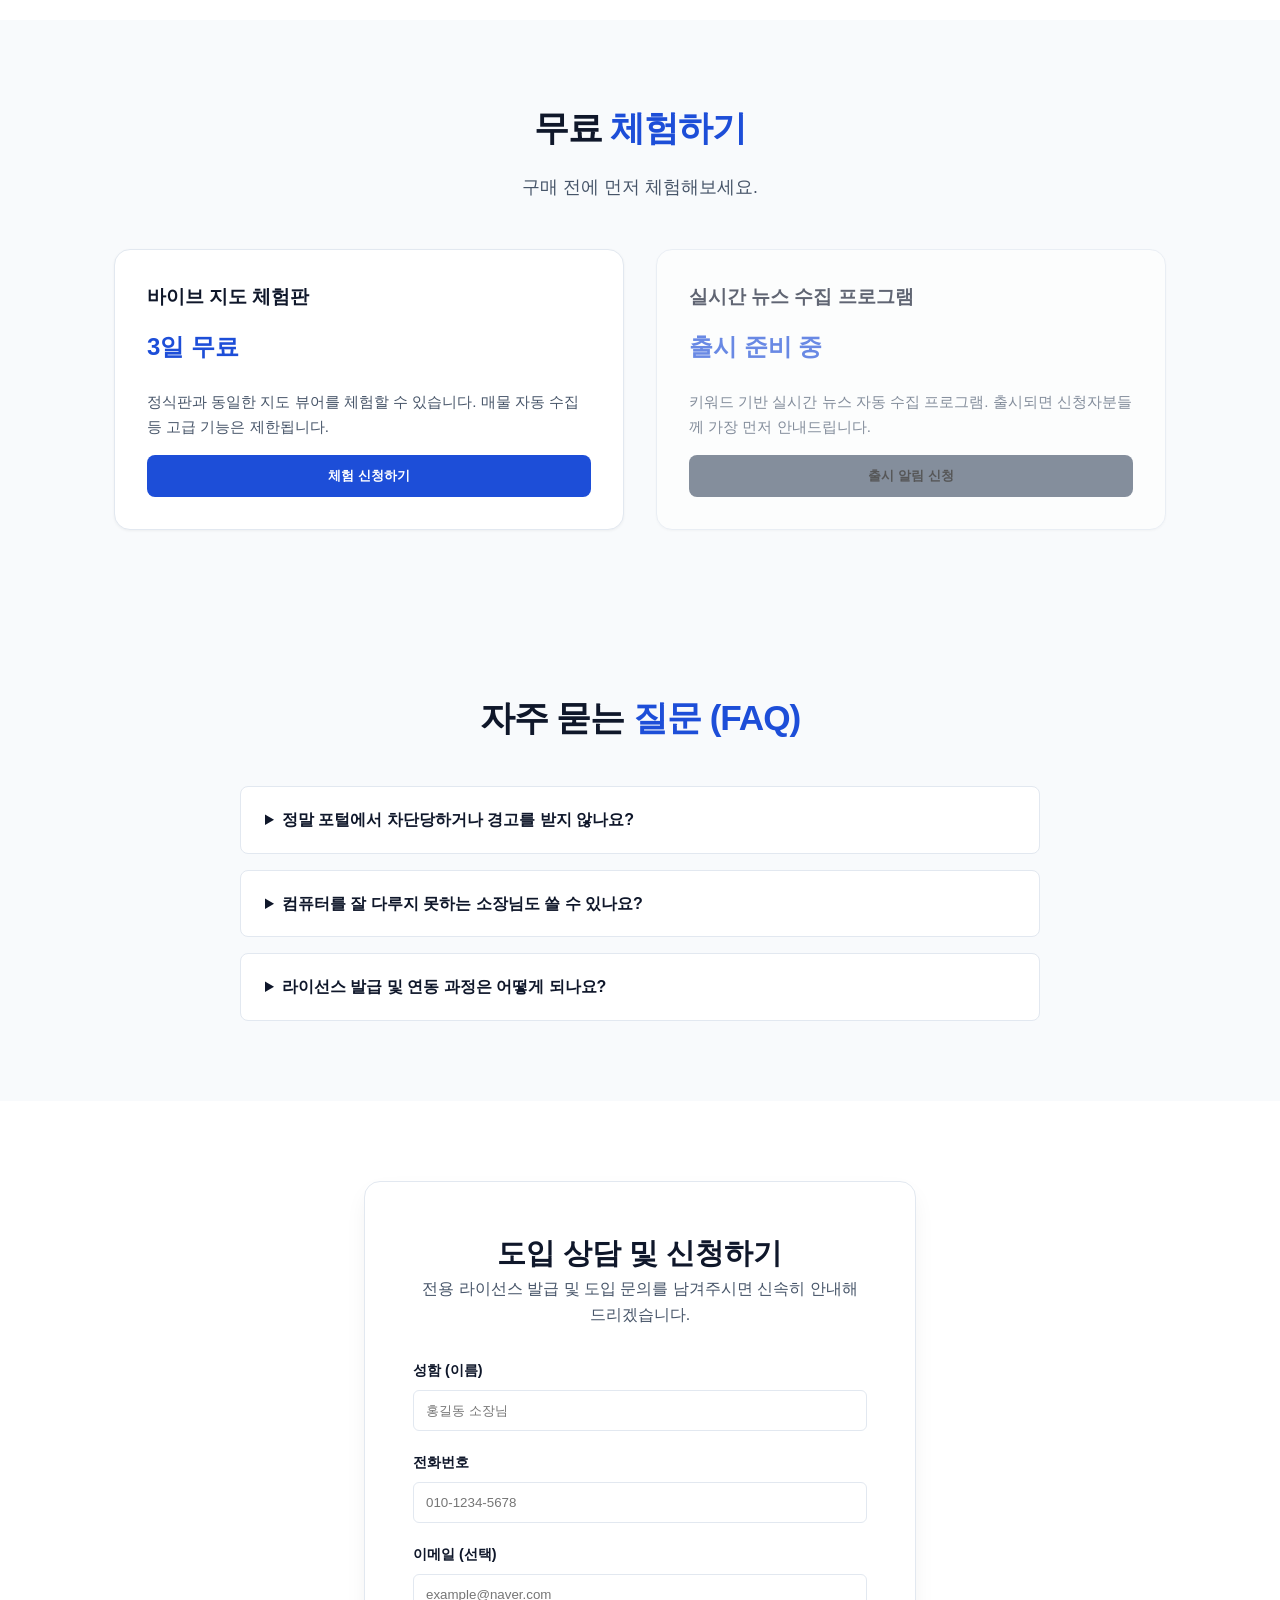
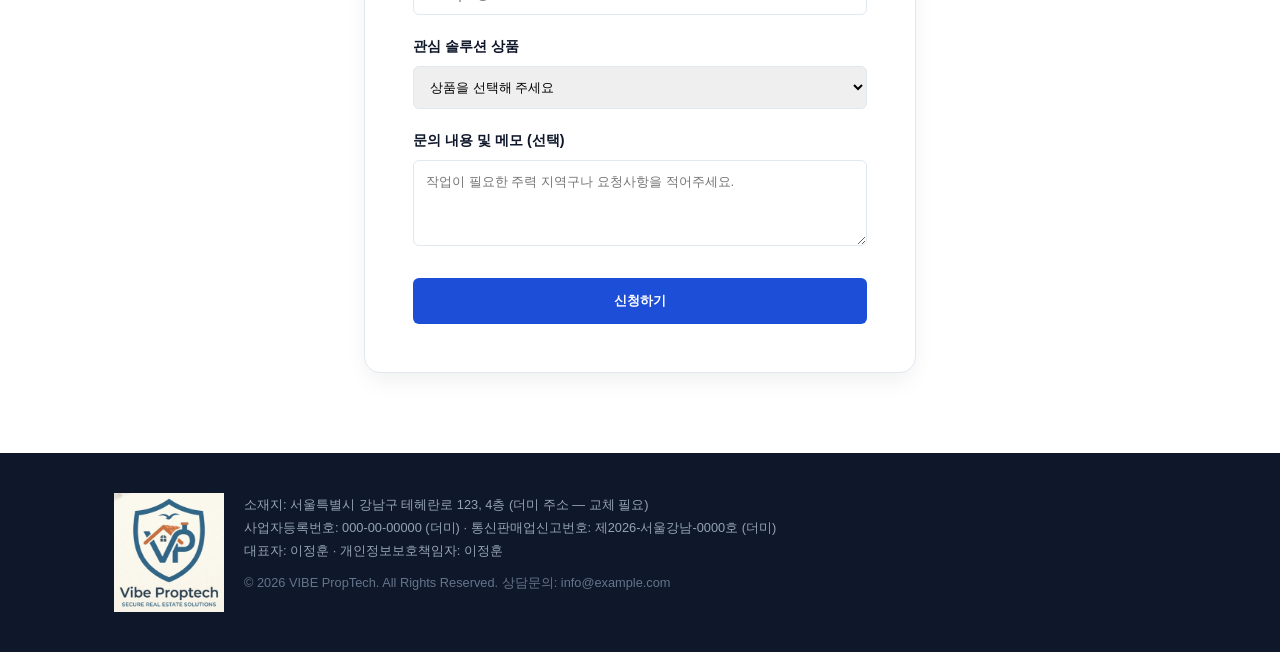
==== commit 553fce5c: "로고/사업자정보 푸터, 상품 상세페이지+구매 모달, 무료체험 신청 페이지 추가 - 로고(assets/logo.png) + 소재지/사업자등록번호/통신판매업신고번호(더미,   교체 필" ====
--- a/index.html
+++ b/index.html
@@ -15,9 +15,10 @@
         <li><a href="#features">주요특징</a></li>
         <li><a href="#preview">프로그램 미리보기</a></li>
         <li><a href="#products">상품안내</a></li>
+        <li><a href="#trials">무료체험</a></li>
         <li><a href="#faq">자주묻는질문</a></li>
       </ul>
-      <a href="login.html" class="btn-nav" style="border:none; color:var(--muted); margin-right:-16px;">로그인</a>
+      <a href="login.html" id="navAuthLink" class="btn-nav" style="border:none; color:var(--muted); margin-right:-16px;">로그인</a>
       <button onclick="document.getElementById('apply-form').scrollIntoView({behavior: 'smooth'})" class="btn-nav">상담 신청</button>
     </div>
   </nav>
@@ -96,6 +97,27 @@
     </div>
   </section>
 
+  <section id="trials" class="section bg-light">
+    <div class="container">
+      <h2 class="section-title text-center">무료 <span>체험하기</span></h2>
+      <p class="section-subtitle text-center">구매 전에 먼저 체험해보세요.</p>
+      <div class="product-grid">
+        <div class="product-card">
+          <h3>바이브 지도 체험판</h3>
+          <div class="price-tag">3일 무료</div>
+          <p class="desc">정식판과 동일한 지도 뷰어를 체험할 수 있습니다. 매물 자동 수집 등 고급 기능은 제한됩니다.</p>
+          <button type="button" class="btn-card btn-card-primary" onclick="location.href='trial.html?key=trial_map'">체험 신청하기</button>
+        </div>
+        <div class="product-card pending">
+          <h3>실시간 뉴스 수집 프로그램</h3>
+          <div class="price-tag">출시 준비 중</div>
+          <p class="desc">키워드 기반 실시간 뉴스 자동 수집 프로그램. 출시되면 신청자분들께 가장 먼저 안내드립니다.</p>
+          <button type="button" class="btn-card" onclick="location.href='trial.html?key=trial_news'">출시 알림 신청</button>
+        </div>
+      </div>
+    </div>
+  </section>
+
   <section id="faq" class="section bg-light">
     <div class="container">
       <h2 class="section-title text-center">자주 묻는 <span>질문 (FAQ)</span></h2>
@@ -139,12 +161,7 @@
     </div>
   </section>
 
-  <footer class="site-footer">
-    <div class="container text-center">
-      <p class="footer-brand">바이브 부동산 솔루션 — 20년 실무 노하우 PropTech</p>
-      <p class="footer-copy">© 2026 VIBE PropTech. All Rights Reserved. 상담문의: info@example.com</p>
-    </div>
-  </footer>
+  <footer class="site-footer" id="siteFooter"></footer>
   <script src="assets/app.js"></script>
 </body>
 </html>
--- a/assets/style.css
+++ b/assets/style.css
@@ -74,6 +74,25 @@
 .login-link-sm { font-size: 0.8rem; color: var(--accent); text-decoration: none; font-weight: 600; }
 .login-footer-links { margin-top: 24px; padding-top: 24px; border-top: 1px solid var(--line); font-size: 0.9rem; color: var(--muted); }
 .login-footer-links a { color: var(--accent); font-weight: 600; text-decoration: none; }
+.btn-kakao { width: 100%; padding: 14px; font-weight: 700; background: #FEE500; color: #191919; border: none; border-radius: 6px; cursor: pointer; font-size: 1rem; display: flex; align-items: center; justify-content: center; gap: 8px; }
+.btn-kakao:disabled { opacity: 0.6; cursor: default; }
+.kakao-icon { font-size: 1.1rem; }
+
+.auth-card { background: #ffffff; border-radius: 16px; box-shadow: var(--shadow-lg); overflow: hidden; text-align: left; }
+.auth-card-header { background: linear-gradient(135deg, #0f172a 0%, #1e3a8a 100%); color: #fff; padding: 28px 32px; }
+.auth-card-header h2 { font-size: 1.4rem; font-weight: 800; }
+.auth-card-body { padding: 32px; }
+.field-with-btn { display: flex; gap: 8px; }
+.field-with-btn input { flex: 1; }
+.field-hint { display: block; margin-top: 6px; font-size: 0.8rem; color: var(--muted); }
+.field-hint.success { color: var(--success); }
+.field-hint.error { color: var(--danger); }
+.checkbox-row { display: flex; align-items: center; gap: 8px; font-size: 0.85rem; color: var(--muted); margin: 16px 0; font-weight: 400; }
+.checkbox-row input { width: auto; }
+.auth-divider { display: flex; align-items: center; gap: 12px; margin: 20px 0; color: var(--muted); font-size: 0.85rem; }
+.auth-divider::before, .auth-divider::after { content: ""; flex: 1; height: 1px; background: var(--line); }
+.btn-outline-accent { border: 1px solid var(--accent); background: #fff; color: var(--accent); border-radius: 6px; padding: 10px 14px; font-weight: 700; cursor: pointer; white-space: nowrap; }
+.btn-outline-accent:disabled { opacity: 0.6; cursor: default; }
 
 /* Checkout */
 .checkout-wrapper { padding: 80px 24px; display: flex; justify-content: center; }
@@ -104,7 +123,8 @@
 .mypage-card { background: white; border: 1px solid var(--line); border-radius: 12px; padding: 32px; box-shadow: var(--shadow-sm); }
 .card-header { display: flex; justify-content: space-between; border-bottom: 1px solid var(--line); padding-bottom: 24px; margin-bottom: 24px; }
 .plan-desc { color: var(--muted); font-size: 0.9rem; margin-top: 4px; }
-.badge-status { padding: 6px 12px; border-radius: 50px; font-size: 0.85rem; font-weight: 700; background: #dcfce7; color: var(--success); height: fit-content; }
+.badge-status { padding: 6px 12px; border-radius: 50px; font-size: 0.85rem; font-weight: 700; background: #e2e8f0; color: var(--muted); height: fit-content; }
+.badge-status.active { background: #dcfce7; color: var(--success); }
 .plan-detail-row { display: flex; gap: 48px; }
 .plan-detail .label { font-size: 0.85rem; color: var(--muted); display: block; }
 .plan-detail .value { font-size: 1.1rem; font-weight: 700; }
@@ -117,8 +137,43 @@
 .btn-outline { padding: 6px 12px; border: 1px solid var(--line); background: white; border-radius: 6px; cursor: pointer; }
 .btn-sm { font-size: 0.85rem; }
 
+/* 상품 상세 페이지 */
+.product-detail-header { margin-bottom: 32px; }
+.product-detail-header .price-tag { font-size: 1.8rem; }
+.product-detail-list { list-style: none; display: flex; flex-direction: column; gap: 14px; margin: 24px 0 32px; }
+.product-detail-list li { padding-left: 28px; position: relative; color: var(--ink); line-height: 1.6; }
+.product-detail-list li::before { content: "✓"; position: absolute; left: 0; color: var(--accent); font-weight: 800; }
+.back-link { display: inline-block; margin-bottom: 20px; color: var(--muted); text-decoration: none; font-size: 0.9rem; }
+.back-link:hover { color: var(--accent); }
+
+/* 구매/체험 모달 */
+.modal-overlay { position: fixed; inset: 0; background: rgba(15, 23, 42, 0.6); display: flex; align-items: center; justify-content: center; z-index: 1000; padding: 20px; }
+.modal-box { background: #fff; border-radius: 16px; max-width: 480px; width: 100%; max-height: 90vh; overflow-y: auto; box-shadow: var(--shadow-lg); }
+.modal-header { background: linear-gradient(135deg, #0f172a 0%, #1e3a8a 100%); color: #fff; padding: 24px 28px; border-radius: 16px 16px 0 0; display: flex; justify-content: space-between; align-items: center; }
+.modal-header h2 { font-size: 1.3rem; font-weight: 800; }
+.modal-close { background: rgba(255,255,255,0.15); border: none; color: #fff; width: 32px; height: 32px; border-radius: 50%; font-size: 1.2rem; cursor: pointer; line-height: 1; }
+.modal-body { padding: 28px; }
+.modal-summary { background: var(--bg); border-radius: 10px; padding: 18px; margin-bottom: 20px; }
+.modal-summary h3 { font-size: 1.05rem; margin-bottom: 12px; }
+.modal-summary-row { display: flex; justify-content: space-between; font-size: 0.9rem; padding: 4px 0; color: var(--muted); }
+.modal-summary-row strong { color: var(--accent); font-weight: 800; }
+.bank-notice-box { background: var(--bg); border: 1px solid var(--line); border-radius: 10px; padding: 18px; margin: 8px 0 20px; }
+.bank-notice-box h4 { font-size: 0.95rem; margin-bottom: 10px; }
+.bank-notice-text { color: var(--muted); font-size: 0.82rem; margin-top: 10px; line-height: 1.6; }
+.modal-actions { display: flex; gap: 10px; }
+.modal-actions .btn-outline-accent { flex: 1; }
+.modal-actions .btn-submit { flex: 2; margin-top: 0; }
+
+/* 사이트 푸터 */
+.footer-inner { display: flex; gap: 20px; align-items: flex-start; padding: 0 24px; }
+.footer-logo { width: 110px; height: auto; object-fit: contain; flex-shrink: 0; }
+.footer-info p { font-size: 0.8rem; line-height: 1.8; margin: 0; }
+.footer-brand-name { font-weight: 700; color: #e2e8f0; font-size: 0.95rem; margin-bottom: 4px !important; }
+.footer-copy { margin-top: 8px !important; color: #64748b; }
+
 @media (max-width: 768px) {
   .nav-menu { display: none; }
   .checkout-grid { grid-template-columns: 1fr; }
   .mypage-wrapper { grid-template-columns: 1fr; }
+  .footer-inner { flex-direction: column; align-items: center; text-align: center; }
 }
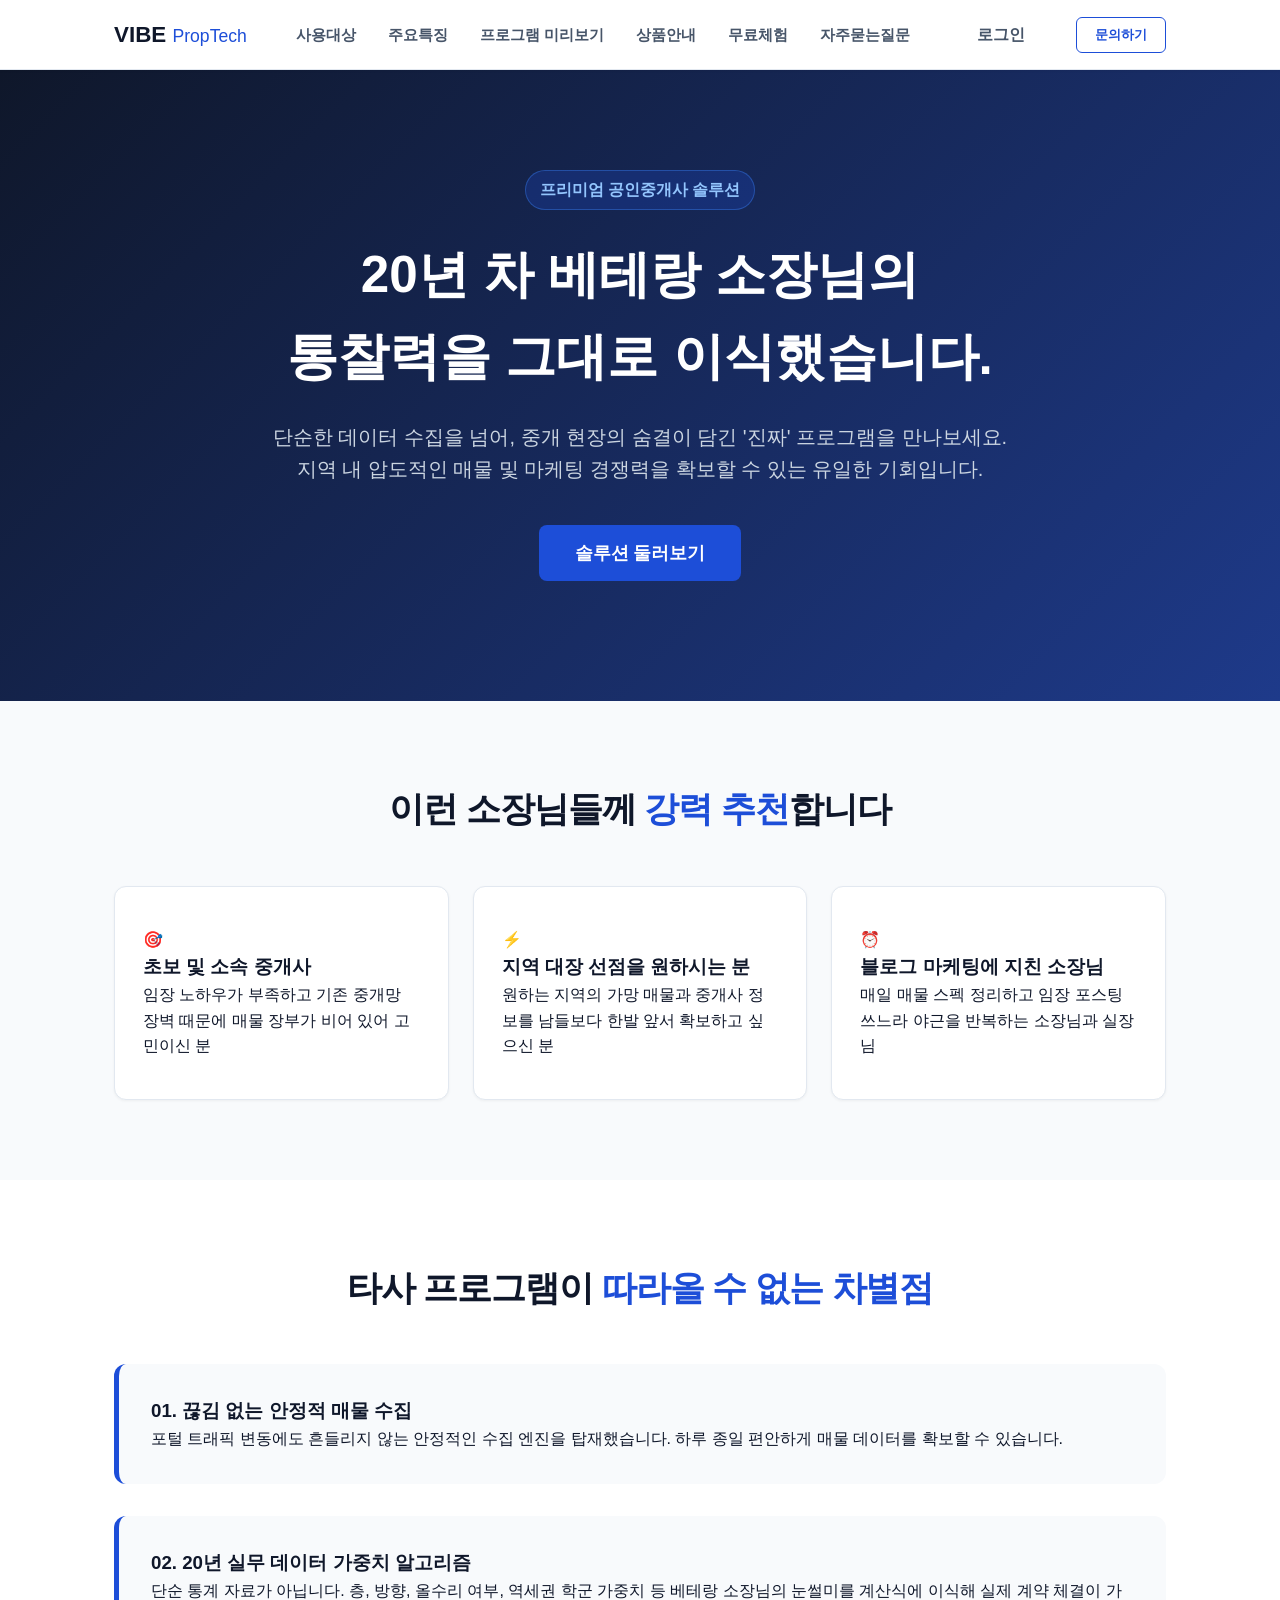
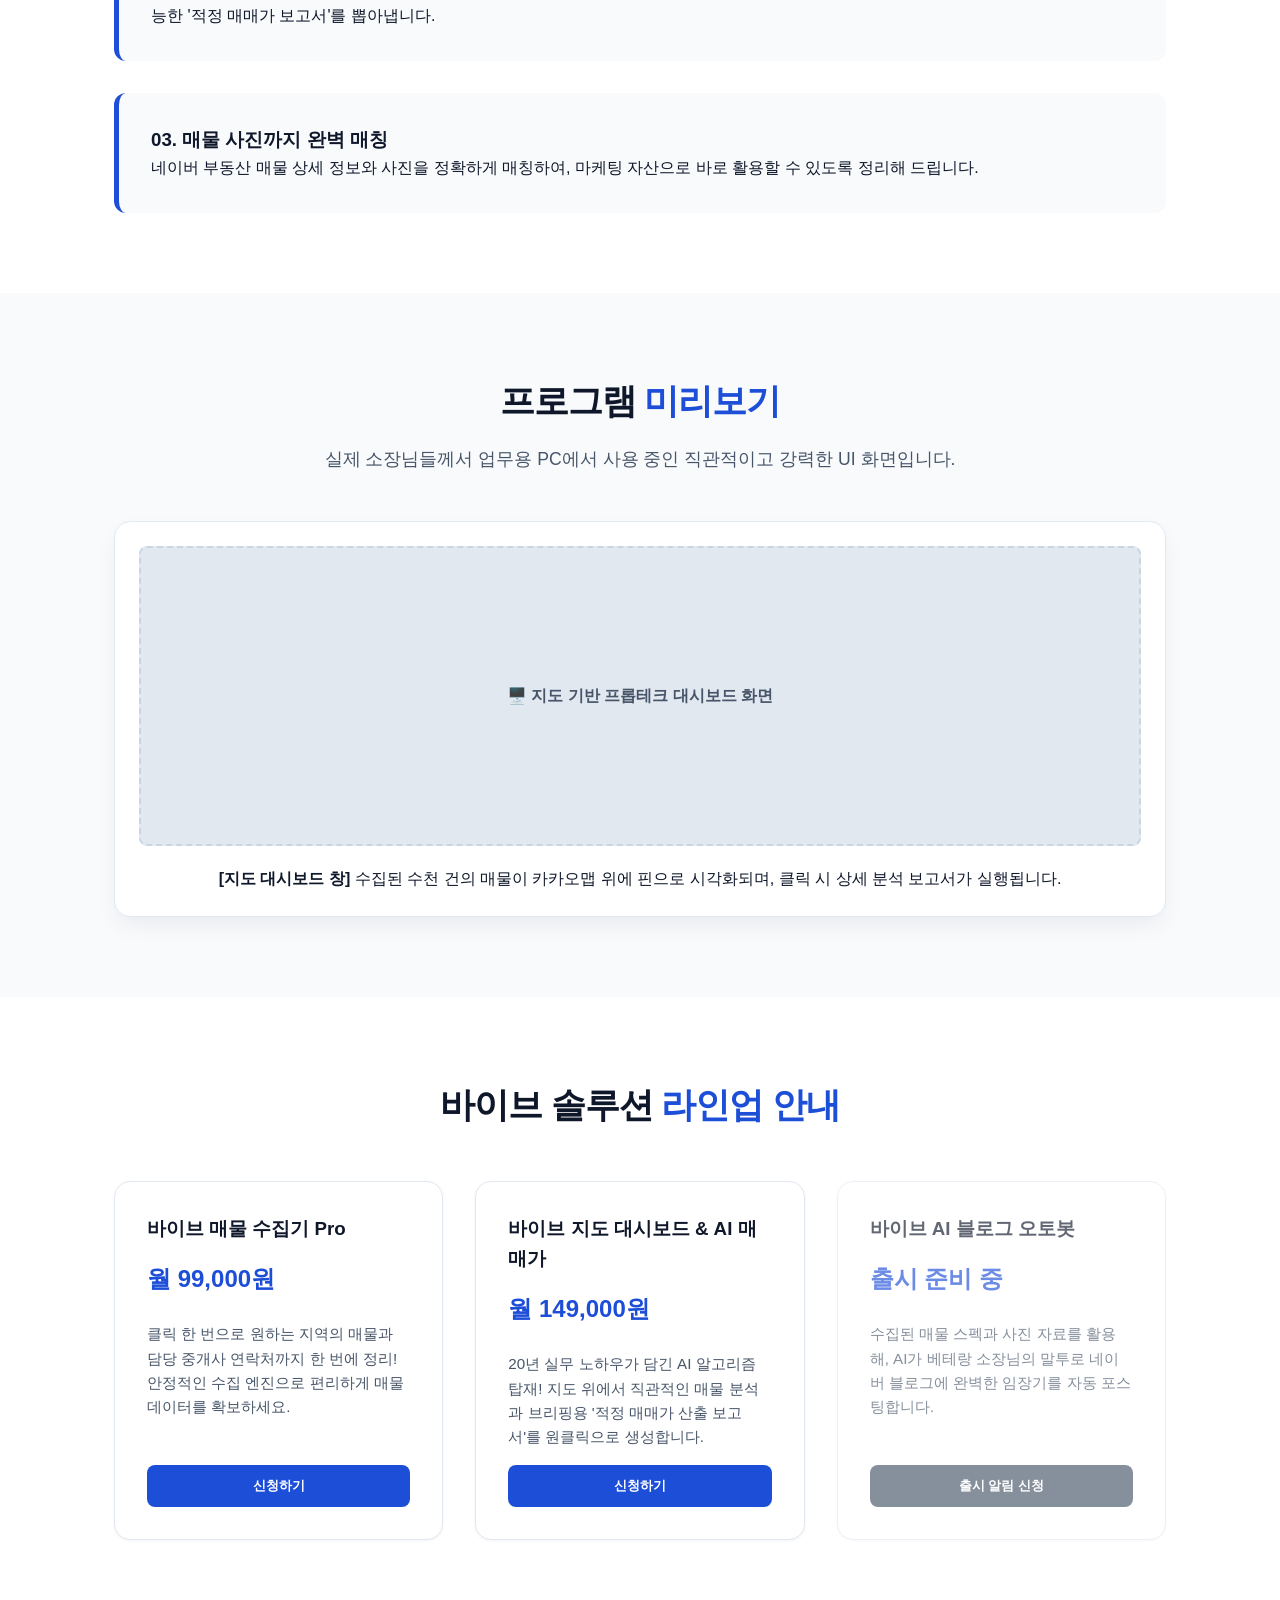
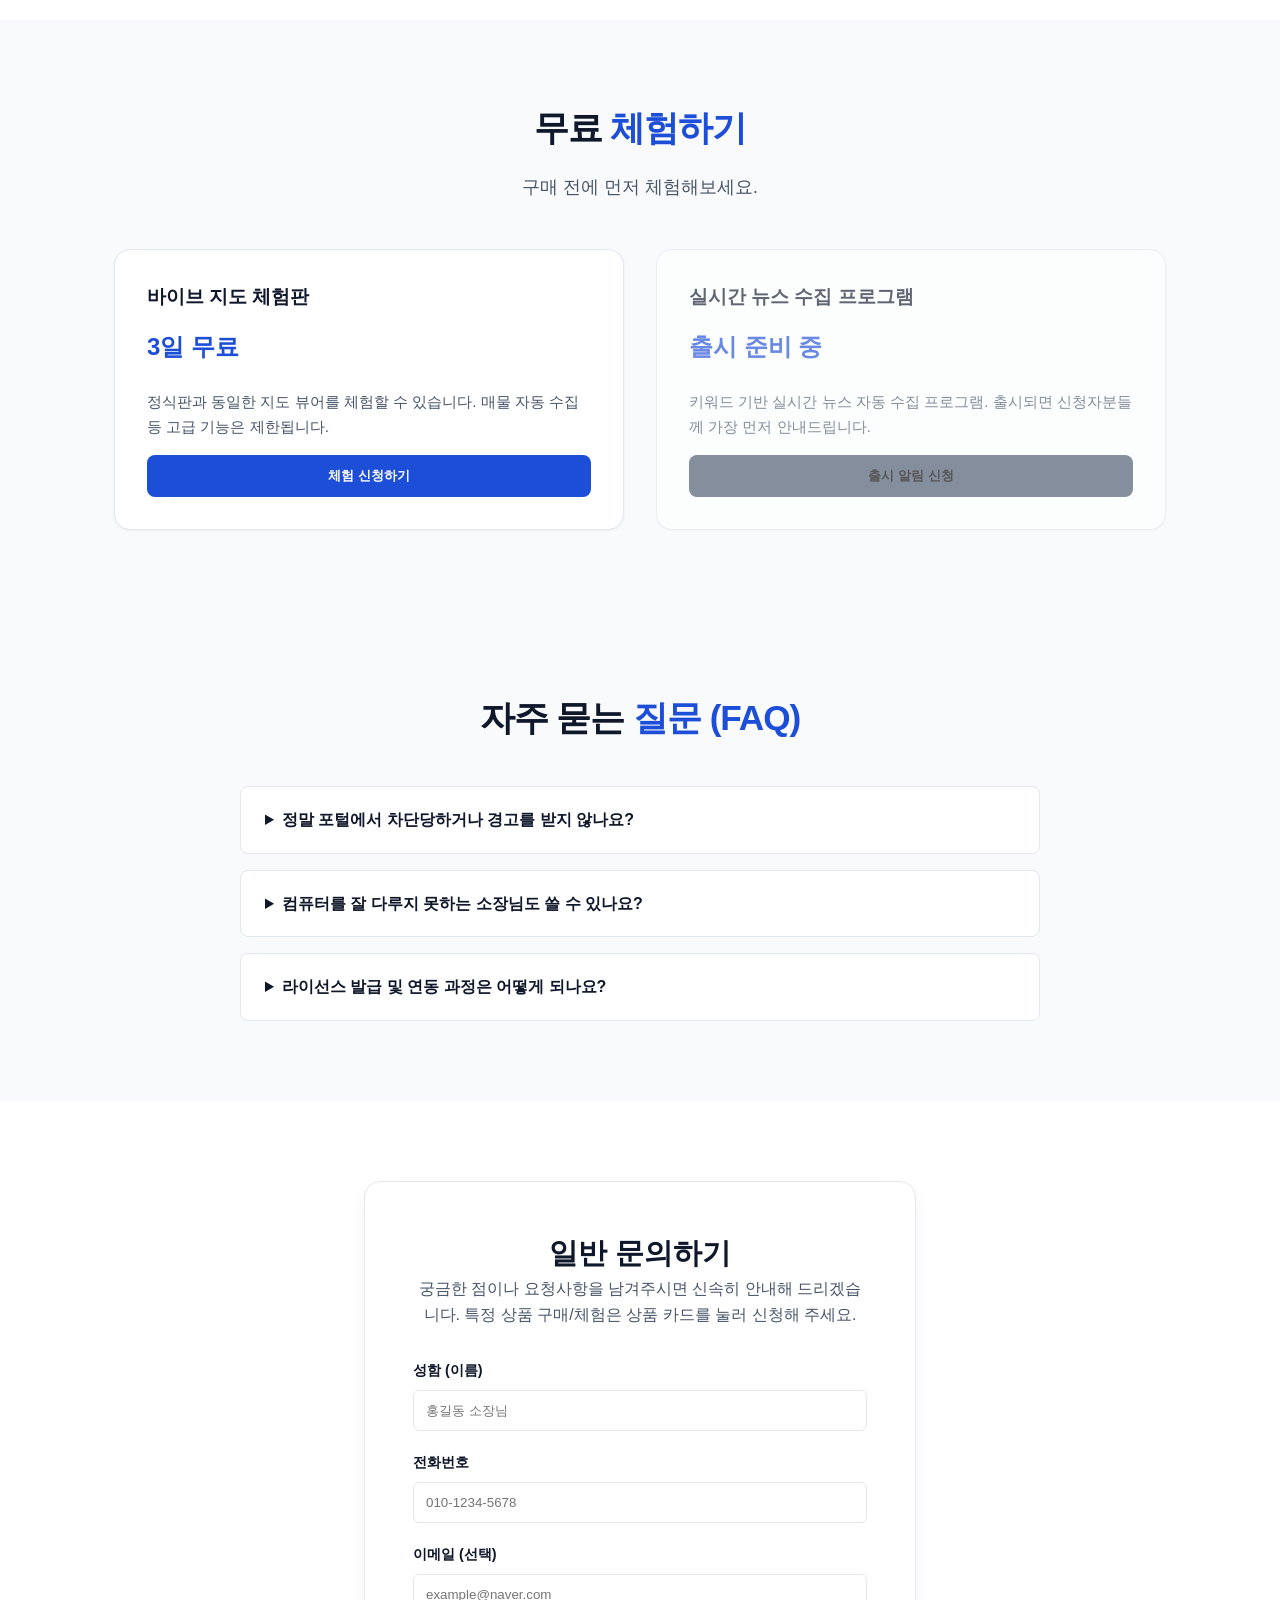
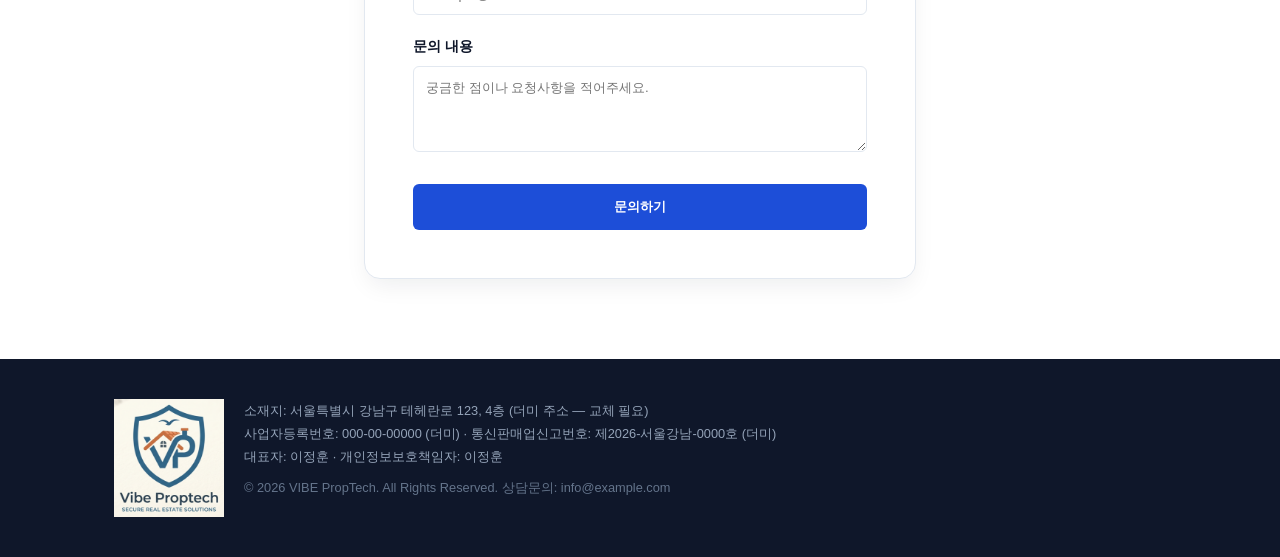
==== commit 55307ae5: "하단 폼을 '도입 상담'에서 '일반 문의'로 재정의 상품별 구매/체험은 이미 product.html·trial.html에서 처리하므로, 하단 폼의 상품 드롭다운은 경로가 두 갈래로" ====
--- a/index.html
+++ b/index.html
@@ -19,7 +19,7 @@
         <li><a href="#faq">자주묻는질문</a></li>
       </ul>
       <a href="login.html" id="navAuthLink" class="btn-nav" style="border:none; color:var(--muted); margin-right:-16px;">로그인</a>
-      <button onclick="document.getElementById('apply-form').scrollIntoView({behavior: 'smooth'})" class="btn-nav">상담 신청</button>
+      <button onclick="document.getElementById('apply-form').scrollIntoView({behavior: 'smooth'})" class="btn-nav">문의하기</button>
     </div>
   </nav>
 
@@ -132,7 +132,7 @@
         </details>
         <details class="faq-item">
           <summary>라이선스 발급 및 연동 과정은 어떻게 되나요?</summary>
-          <div class="faq-content"><p>아래 상담 폼을 제출해 주시면 담당자가 확인 후 연락을 드립니다. 안내받은 계좌로 입금이 확인되면 대표님 고유의 라이선스가 발급되며, 프로그램 로그인 창에 입력하시는 즉시 활성화됩니다.</p></div>
+          <div class="faq-content"><p>원하시는 상품의 "구매하기" 버튼을 눌러 입금자명과 연락처를 남겨주시면, 입금 확인 후 대표님 고유의 라이선스가 발급되며 프로그램 로그인 창에 입력하시는 즉시 활성화됩니다.</p></div>
         </details>
       </div>
     </div>
@@ -141,21 +141,15 @@
   <section id="apply-form" class="section">
     <div class="container max-w-md">
       <div class="form-box">
-        <h2>도입 상담 및 신청하기</h2>
-        <p>전용 라이선스 발급 및 도입 문의를 남겨주시면 신속히 안내해 드리겠습니다.</p>
+        <h2>일반 문의하기</h2>
+        <p>궁금한 점이나 요청사항을 남겨주시면 신속히 안내해 드리겠습니다. 특정 상품 구매/체험은 상품 카드를 눌러 신청해 주세요.</p>
         <form id="applyForm" novalidate>
           <div class="field"><label for="name">성함 (이름)</label><input type="text" id="name" required placeholder="홍길동 소장님"></div>
           <div class="field"><label for="phone">전화번호</label><input type="tel" id="phone" required placeholder="010-1234-5678"></div>
           <div class="field"><label for="email">이메일 (선택)</label><input type="email" id="email" placeholder="example@naver.com"></div>
-          <div class="field">
-            <label for="product">관심 솔루션 상품</label>
-            <select id="product" required>
-              <option value="">상품을 선택해 주세요</option>
-            </select>
-          </div>
-          <div class="field"><label for="memo">문의 내용 및 메모 (선택)</label><textarea id="memo" rows="4" placeholder="작업이 필요한 주력 지역구나 요청사항을 적어주세요."></textarea></div>
+          <div class="field"><label for="memo">문의 내용</label><textarea id="memo" rows="4" required placeholder="궁금한 점이나 요청사항을 적어주세요."></textarea></div>
           <p id="formMessage" class="form-message" role="status"></p>
-          <button type="submit" id="submitBtn" class="btn-submit">신청하기</button>
+          <button type="submit" id="submitBtn" class="btn-submit">문의하기</button>
         </form>
       </div>
     </div>
